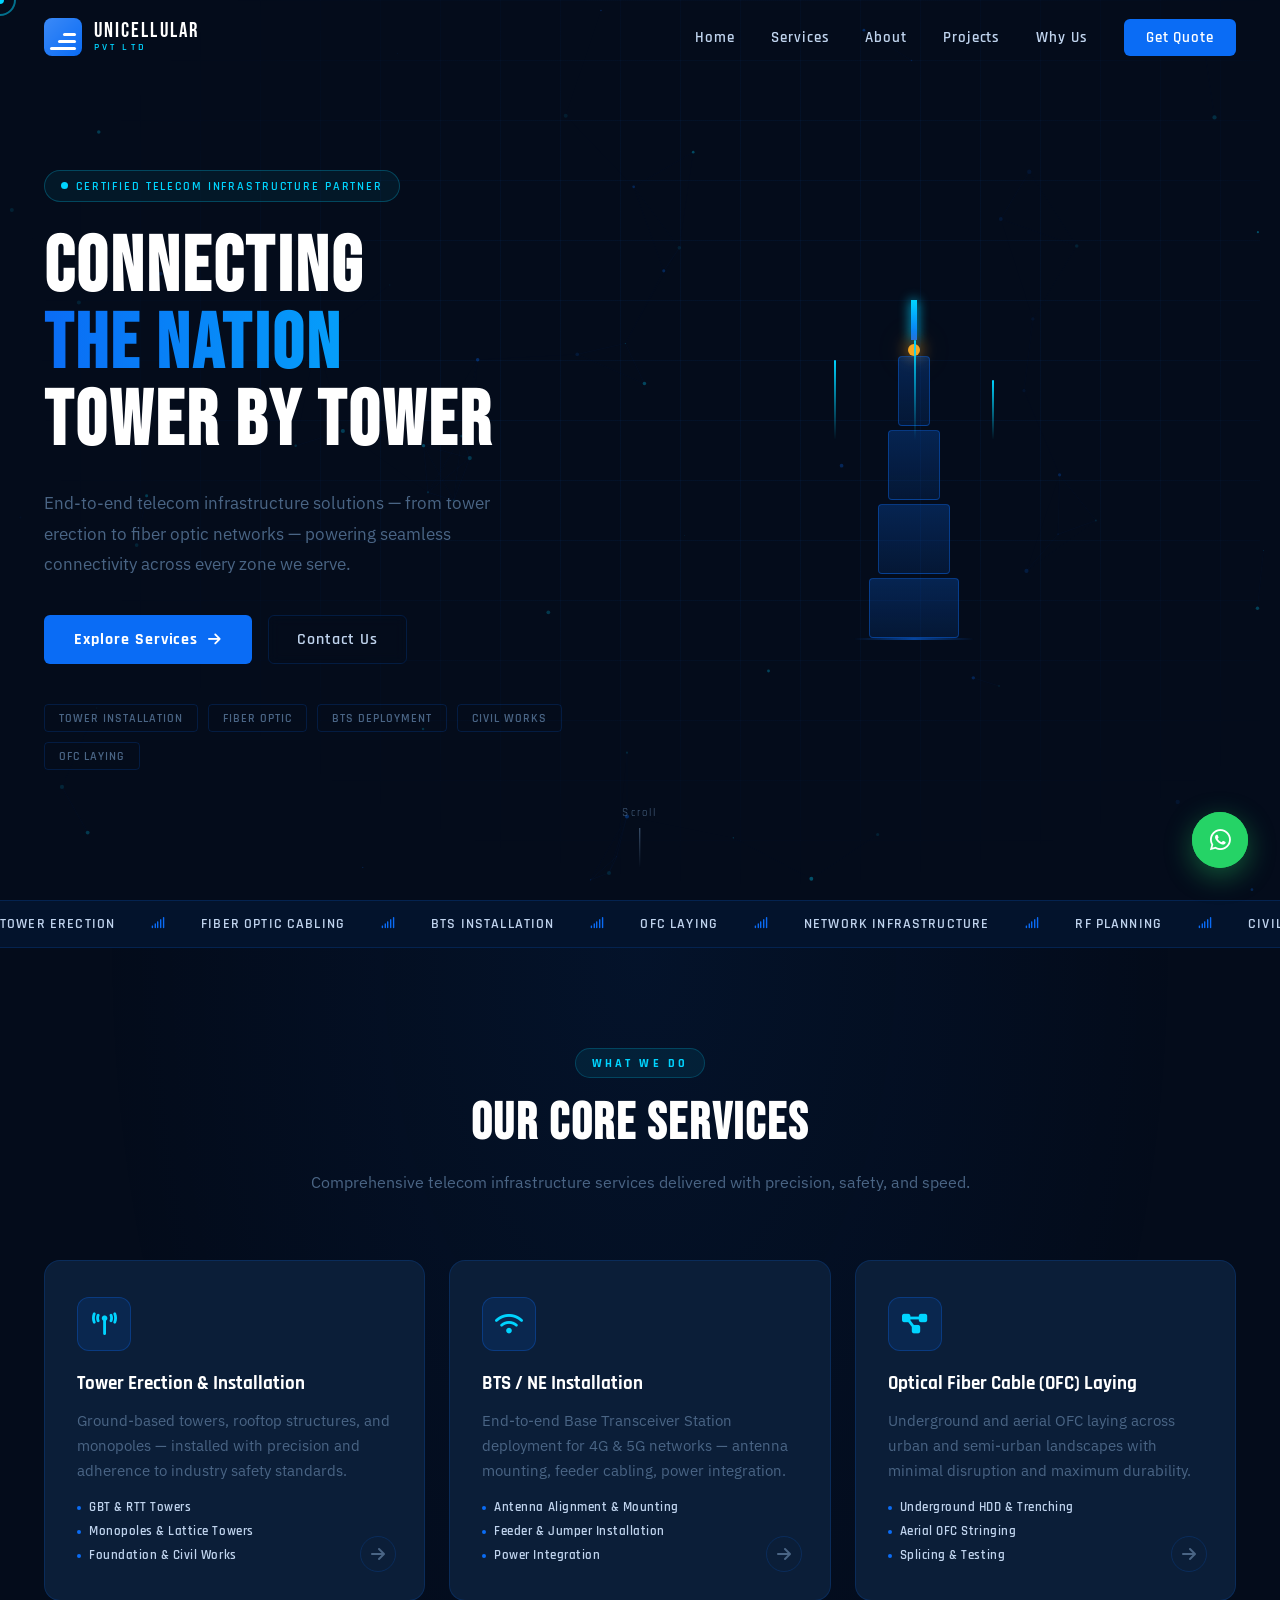
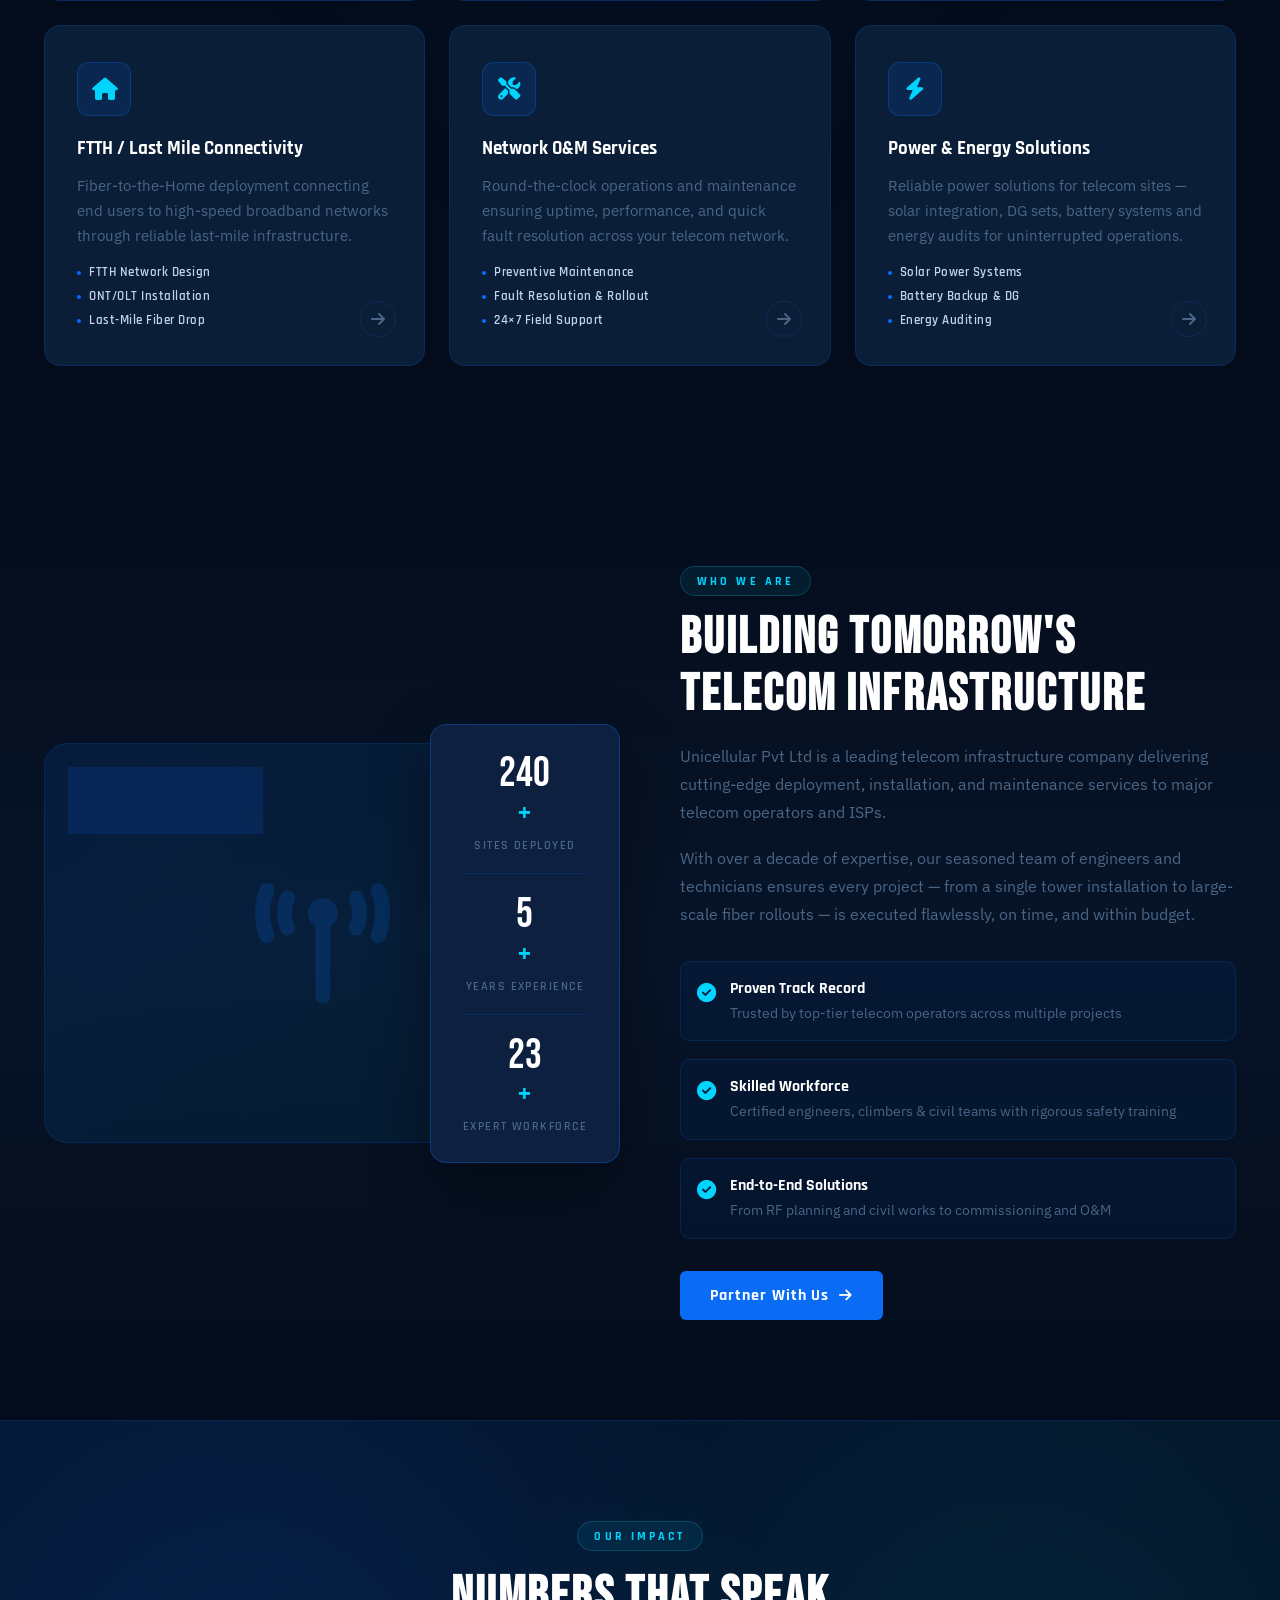
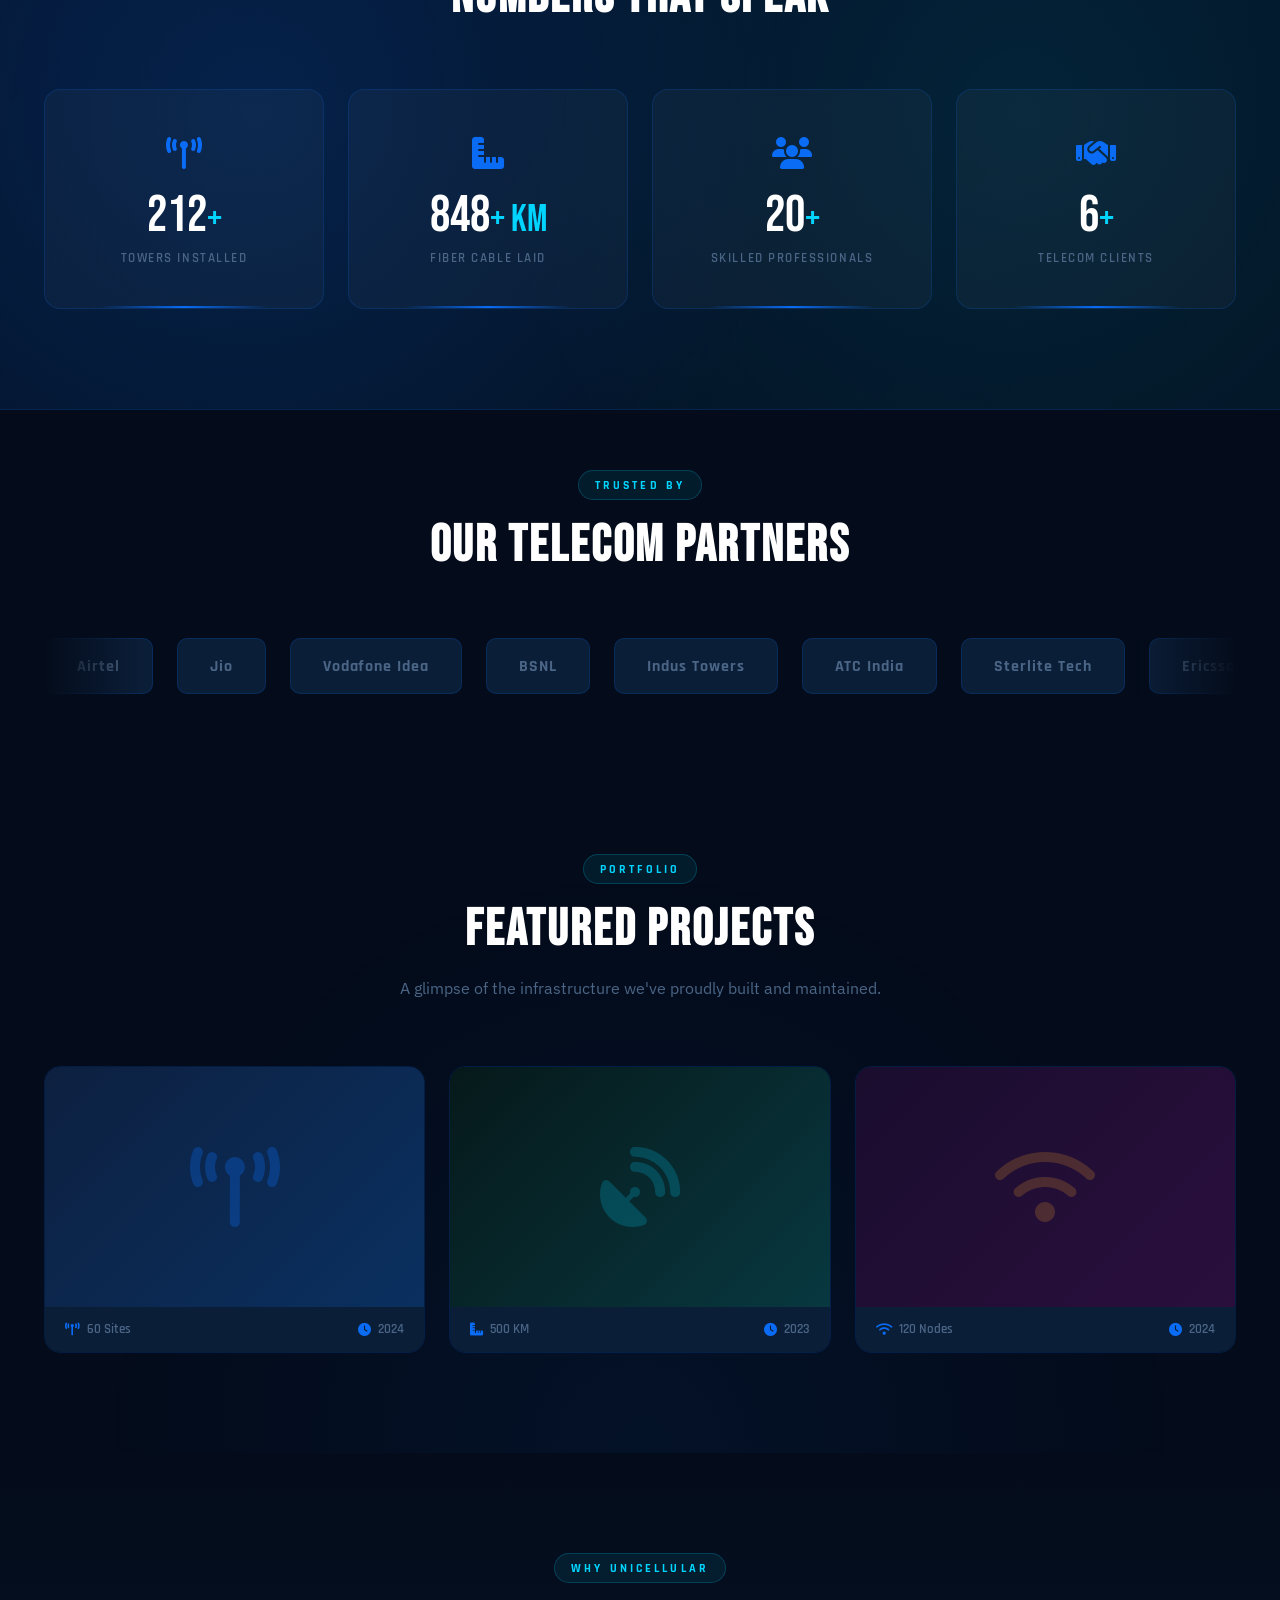
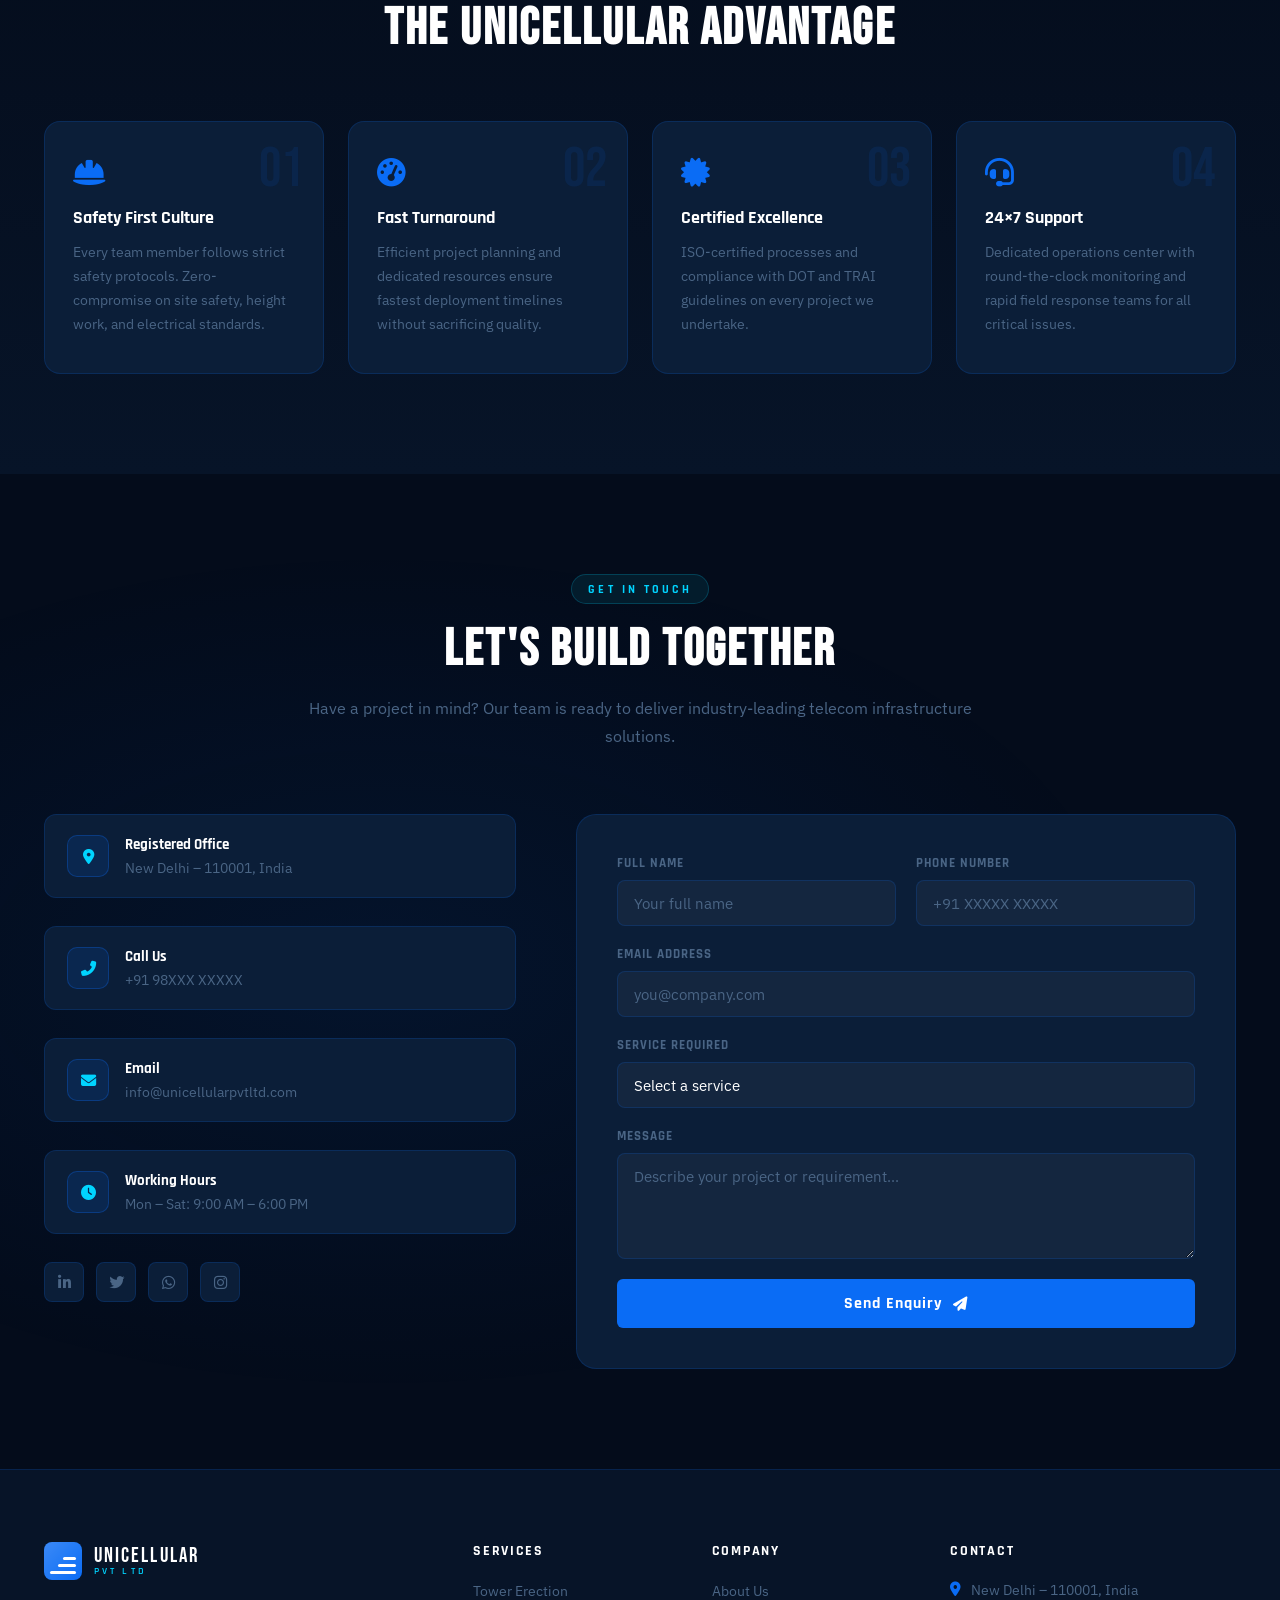
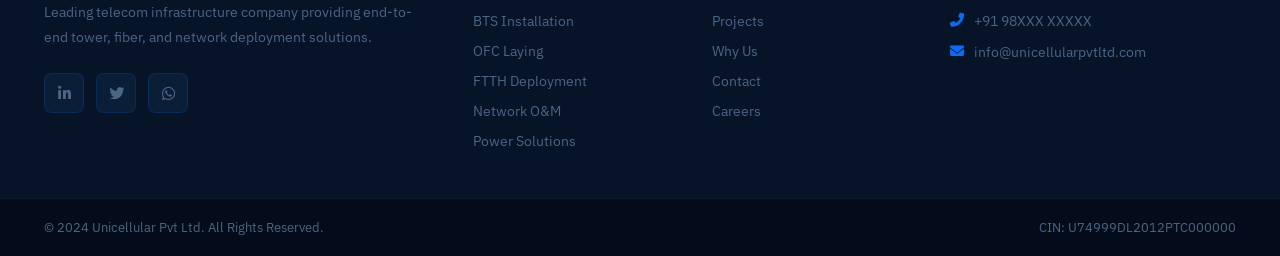
==== Unicellular website.html @ d323b5b0 "initial commit" ====
<!DOCTYPE html>
<html lang="en">
<head>
<meta charset="UTF-8"/>
<meta name="viewport" content="width=device-width, initial-scale=1.0"/>
<title>Unicellular Pvt Ltd – Telecom Infrastructure Solutions</title>
<link rel="preconnect" href="https://fonts.googleapis.com"/>
<link rel="preconnect" href="https://fonts.gstatic.com" crossorigin/>
<link href="https://fonts.googleapis.com/css2?family=Bebas+Neue&family=Rajdhani:wght@400;500;600;700&family=IBM+Plex+Sans:wght@300;400;500;600&display=swap" rel="stylesheet"/>
<link rel="stylesheet" href="https://cdnjs.cloudflare.com/ajax/libs/font-awesome/6.5.0/css/all.min.css"/>
<style>
:root{
  --navy:#040c1b;--deep:#071428;--card:#0b1e38;--card2:#0d2040;
  --blue:#0a6cf5;--blue-lt:#2584ff;--cyan:#00d4ff;--accent:#f5a623;
  --green:#00e676;--text:#c0d4ee;--muted:#4a6585;
  --border:rgba(10,108,245,.18);--white:#ffffff;
  --font-disp:'Bebas Neue',sans-serif;
  --font-head:'Rajdhani',sans-serif;
  --font-body:'IBM Plex Sans',sans-serif;
  --ease:cubic-bezier(.25,.46,.45,.94);
}
*,*::before,*::after{margin:0;padding:0;box-sizing:border-box}
html{scroll-behavior:smooth;font-size:16px}
body{background:var(--navy);color:var(--text);font-family:var(--font-body);overflow-x:hidden;cursor:none}
a{text-decoration:none;color:inherit}
img{max-width:100%;display:block}
ul{list-style:none}
button{border:none;background:none;cursor:none}
input,textarea,select{font-family:var(--font-body)}
::-webkit-scrollbar{width:5px}
::-webkit-scrollbar-track{background:var(--navy)}
::-webkit-scrollbar-thumb{background:var(--blue);border-radius:3px}

/* ── CANVAS ── */
#pcanvas{position:fixed;inset:0;z-index:0;pointer-events:none;opacity:.5}

/* ── CURSOR ── */
.cdot{width:8px;height:8px;background:var(--cyan);border-radius:50%;position:fixed;pointer-events:none;z-index:9999;transform:translate(-50%,-50%);transition:width .15s,height .15s}
.cring{width:32px;height:32px;border:2px solid rgba(0,212,255,.5);border-radius:50%;position:fixed;pointer-events:none;z-index:9998;transform:translate(-50%,-50%);transition:width .3s,height .3s,border-color .3s}

/* ── LAYOUT ── */
.container{max-width:1240px;margin:0 auto;padding:0 24px}
.section{padding:100px 0;position:relative;z-index:1}

/* ── SECTION HEADER ── */
.stag{display:inline-block;font-family:var(--font-head);font-size:.78rem;font-weight:700;letter-spacing:.25em;text-transform:uppercase;color:var(--cyan);background:rgba(0,212,255,.08);border:1px solid rgba(0,212,255,.2);padding:6px 16px;border-radius:40px;margin-bottom:18px}
.sheader{text-align:center;max-width:680px;margin:0 auto 64px}
.stitle{font-family:var(--font-disp);font-size:clamp(2.2rem,4vw,3.4rem);letter-spacing:.04em;color:var(--white);line-height:1.1;margin-bottom:16px}
.sdesc{font-size:1rem;color:var(--muted);line-height:1.75}

/* ── BUTTONS ── */
.btn-p{display:inline-flex;align-items:center;gap:10px;padding:14px 30px;background:var(--blue);color:var(--white);font-family:var(--font-head);font-size:1rem;font-weight:700;letter-spacing:.06em;border-radius:6px;position:relative;overflow:hidden;transition:transform .25s var(--ease),box-shadow .25s}
.btn-p:hover{transform:translateY(-3px);box-shadow:0 14px 40px rgba(10,108,245,.5)}
.btn-p i{font-size:.9rem;transition:transform .25s}
.btn-p:hover i{transform:translateX(4px)}
.btn-o{display:inline-flex;align-items:center;gap:10px;padding:13px 28px;border:1.5px solid var(--border);color:var(--text);font-family:var(--font-head);font-size:1rem;font-weight:600;letter-spacing:.06em;border-radius:6px;backdrop-filter:blur(6px);transition:border-color .25s,color .25s,background .25s}
.btn-o:hover{border-color:var(--cyan);color:var(--cyan);background:rgba(0,212,255,.06)}
.fw{width:100%;justify-content:center}

/* ══════════════════════════════════════
   NAVBAR
══════════════════════════════════════ */
#navbar{position:fixed;top:0;left:0;right:0;z-index:1000;padding:18px 0;transition:padding .4s,background .4s,box-shadow .4s}
#navbar.scrolled{padding:10px 0;background:rgba(4,12,27,.93);backdrop-filter:blur(20px);box-shadow:0 1px 0 var(--border),0 8px 32px rgba(0,0,0,.4)}
.nav-c{max-width:1240px;margin:0 auto;padding:0 24px;display:flex;align-items:center;justify-content:space-between}

.logo{display:flex;align-items:center;gap:12px}
.logo-i{width:38px;height:38px;display:flex;flex-direction:column;align-items:flex-end;justify-content:flex-end;gap:4px;padding:6px;background:var(--blue);border-radius:8px;position:relative;overflow:hidden}
.logo-i::before{content:'';position:absolute;inset:0;background:linear-gradient(135deg,rgba(255,255,255,.2),transparent)}
.ls{display:block;background:var(--white);border-radius:2px;height:3px;animation:sp 1.6s ease-in-out infinite}
.ls:nth-child(1){width:50%;animation-delay:0s}
.ls:nth-child(2){width:70%;animation-delay:.2s}
.ls:nth-child(3){width:100%;animation-delay:.4s}
@keyframes sp{0%,100%{opacity:.5}50%{opacity:1}}
.logo-t{display:flex;flex-direction:column;line-height:1}
.logo-m{font-family:var(--font-disp);font-size:1.3rem;letter-spacing:.1em;color:var(--white)}
.logo-s{font-family:var(--font-head);font-size:.65rem;letter-spacing:.3em;color:var(--cyan);font-weight:600}

.nav-links{display:flex;align-items:center;gap:36px}
.nav-links a{font-family:var(--font-head);font-size:.95rem;font-weight:600;letter-spacing:.06em;color:var(--text);position:relative;transition:color .25s}
.nav-links a::after{content:'';position:absolute;bottom:-4px;left:0;width:0;height:2px;background:var(--cyan);transition:width .3s var(--ease)}
.nav-links a:hover{color:var(--white)}
.nav-links a:hover::after{width:100%}
.nav-links .ncta{padding:9px 22px;background:var(--blue);color:var(--white);border-radius:6px;transition:background .25s,box-shadow .25s}
.nav-links .ncta::after{display:none}
.nav-links .ncta:hover{background:var(--blue-lt);box-shadow:0 6px 20px rgba(10,108,245,.45)}

.ham{display:none;flex-direction:column;gap:5px;padding:8px}
.ham span{display:block;width:24px;height:2px;background:var(--white);border-radius:2px;transition:transform .3s,opacity .3s}
.ham.open span:nth-child(1){transform:translateY(7px) rotate(45deg)}
.ham.open span:nth-child(2){opacity:0}
.ham.open span:nth-child(3){transform:translateY(-7px) rotate(-45deg)}

/* ══════════════════════════════════════
   HERO
══════════════════════════════════════ */
.hero{min-height:100vh;display:flex;align-items:center;padding:120px 24px 80px;position:relative;overflow:hidden;max-width:1240px;margin:0 auto;gap:60px}
.hgrid{position:absolute;inset:0;background-image:linear-gradient(rgba(10,108,245,.06) 1px,transparent 1px),linear-gradient(90deg,rgba(10,108,245,.06) 1px,transparent 1px);background-size:60px 60px;mask-image:radial-gradient(ellipse at 60% 40%,black 30%,transparent 70%);pointer-events:none}
.hcontent{flex:1;max-width:620px;position:relative;z-index:1}
.hbadge{display:inline-flex;align-items:center;gap:8px;font-family:var(--font-head);font-size:.78rem;font-weight:600;letter-spacing:.15em;text-transform:uppercase;color:var(--cyan);border:1px solid rgba(0,212,255,.25);background:rgba(0,212,255,.06);padding:7px 16px;border-radius:40px;margin-bottom:28px}
.bdot{width:7px;height:7px;background:var(--cyan);border-radius:50%;animation:blink 1.4s ease-in-out infinite}
@keyframes blink{0%,100%{opacity:1}50%{opacity:.2}}
.htitle{font-family:var(--font-disp);font-size:clamp(3rem,6vw,5.5rem);line-height:1;letter-spacing:.04em;color:var(--white);margin-bottom:28px}
.htitle .line{display:block}
.htitle .aline{color:transparent;background:linear-gradient(90deg,var(--blue),var(--cyan));-webkit-background-clip:text;-webkit-text-fill-color:transparent}
.hdesc{font-size:1.05rem;color:var(--muted);line-height:1.8;max-width:500px;margin-bottom:36px}
.hact{display:flex;gap:16px;flex-wrap:wrap;margin-bottom:40px}
.htags{display:flex;gap:10px;flex-wrap:wrap}
.htags span{font-family:var(--font-head);font-size:.78rem;font-weight:600;letter-spacing:.08em;text-transform:uppercase;color:var(--muted);border:1px solid var(--border);padding:5px 14px;border-radius:4px;transition:color .25s,border-color .25s,background .25s}
.htags span:hover{color:var(--cyan);border-color:rgba(0,212,255,.3);background:rgba(0,212,255,.05)}

/* HERO VISUAL */
.hvisual{flex:0 0 380px;display:flex;align-items:center;justify-content:center;position:relative;z-index:1}
.towerw{position:relative;width:200px;height:340px;display:flex;flex-direction:column;align-items:center}
.tbody{position:relative;display:flex;flex-direction:column;align-items:center;width:100%;flex:1}
.tseg{background:linear-gradient(180deg,rgba(10,108,245,.25),rgba(10,108,245,.12));border:1px solid rgba(10,108,245,.4);border-radius:4px;animation:tglow 3s ease-in-out infinite alternate}
.s1{width:32px;height:70px;margin-bottom:4px}.s2{width:52px;height:70px;margin-bottom:4px;animation-delay:.3s}.s3{width:72px;height:70px;margin-bottom:4px;animation-delay:.6s}.s4{width:90px;height:60px;animation-delay:.9s}
@keyframes tglow{0%{box-shadow:0 0 8px rgba(10,108,245,.2)}100%{box-shadow:0 0 24px rgba(10,108,245,.6),inset 0 0 16px rgba(0,212,255,.1)}}
.ttop{width:6px;height:40px;background:linear-gradient(180deg,var(--cyan),var(--blue));margin-bottom:4px;box-shadow:0 0 12px var(--cyan)}
.tlight{width:12px;height:12px;background:var(--accent);border-radius:50%;box-shadow:0 0 16px var(--accent),0 0 32px rgba(245,166,35,.4);animation:lb 1.2s step-end infinite}
@keyframes lb{0%,100%{opacity:1}50%{opacity:.1}}
.tbase{width:120px;height:12px;background:linear-gradient(90deg,transparent,var(--blue),transparent);border-radius:6px;opacity:.6}
.srings{position:absolute;top:10px;left:50%;transform:translateX(-50%)}
.ring{position:absolute;top:0;left:50%;border-radius:50%;border:1.5px solid var(--cyan);transform:translate(-50%,-50%);animation:re 3s ease-out infinite;opacity:0}
.r1{width:60px;height:60px;animation-delay:0s}.r2{width:100px;height:100px;animation-delay:.6s}.r3{width:140px;height:140px;animation-delay:1.2s}
@keyframes re{0%{transform:translate(-50%,-50%) scale(.3);opacity:.7}100%{transform:translate(-50%,-50%) scale(1.4);opacity:0}}
.dl{position:absolute;width:2px;background:linear-gradient(180deg,var(--cyan),transparent);border-radius:2px;animation:df 2s ease-in-out infinite}
.dl1{height:80px;top:60px;left:20px;animation-delay:0s}.dl2{height:60px;top:80px;right:20px;animation-delay:.5s}.dl3{height:100px;top:40px;left:50%;animation-delay:1s}
@keyframes df{0%,100%{opacity:0;transform:scaleY(0);transform-origin:top}50%{opacity:1;transform:scaleY(1)}}
.hscroll{position:absolute;bottom:32px;left:50%;transform:translateX(-50%);display:flex;flex-direction:column;align-items:center;gap:8px;font-family:var(--font-head);font-size:.7rem;letter-spacing:.2em;color:var(--muted)}
.sline{width:1px;height:40px;background:linear-gradient(180deg,var(--muted),transparent);animation:sd 1.8s ease-in-out infinite}
@keyframes sd{0%{transform:scaleY(0);transform-origin:top;opacity:1}100%{transform:scaleY(1);transform-origin:top;opacity:0}}

/* ══════════════════════════════════════
   TICKER
══════════════════════════════════════ */
.ticker{background:rgba(10,108,245,.08);border-top:1px solid var(--border);border-bottom:1px solid var(--border);overflow:hidden;padding:14px 0;position:relative;z-index:1}
.ttrack{display:flex;align-items:center;gap:36px;white-space:nowrap;animation:ts 30s linear infinite}
.ttrack span{font-family:var(--font-head);font-size:.9rem;font-weight:600;letter-spacing:.08em;text-transform:uppercase;color:var(--text)}
.ttrack i{color:var(--blue);font-size:.7rem}
@keyframes ts{0%{transform:translateX(0)}100%{transform:translateX(-50%)}}

/* ══════════════════════════════════════
   SERVICES
══════════════════════════════════════ */
.svcsec{background:radial-gradient(ellipse at 50% 0%,rgba(10,108,245,.07),transparent 60%)}
.sgrid{display:grid;grid-template-columns:repeat(auto-fill,minmax(340px,1fr));gap:24px}
.sc{background:var(--card);border:1px solid var(--border);border-radius:16px;padding:36px 32px;position:relative;overflow:hidden;transition:transform .35s var(--ease),border-color .35s,box-shadow .35s;cursor:default}
.sc::before{content:'';position:absolute;top:0;left:0;right:0;height:2px;background:linear-gradient(90deg,transparent,var(--blue),var(--cyan),transparent);transform:scaleX(0);transition:transform .4s var(--ease)}
.sc:hover{transform:translateY(-8px);border-color:rgba(10,108,245,.45);box-shadow:0 24px 60px rgba(10,108,245,.18)}
.sc:hover::before{transform:scaleX(1)}
.cglow{position:absolute;top:-40px;right:-40px;width:180px;height:180px;background:radial-gradient(circle,rgba(10,108,245,.12),transparent 70%);pointer-events:none;opacity:0;transition:opacity .4s}
.sc:hover .cglow{opacity:1}
.sico{width:54px;height:54px;background:rgba(10,108,245,.12);border:1px solid rgba(10,108,245,.3);border-radius:12px;display:flex;align-items:center;justify-content:center;font-size:1.4rem;color:var(--cyan);margin-bottom:20px;transition:background .3s,transform .3s}
.sc:hover .sico{background:rgba(10,108,245,.25);transform:scale(1.1)}
.sc h3{font-family:var(--font-head);font-size:1.2rem;font-weight:700;color:var(--white);margin-bottom:12px}
.sc p{font-size:.92rem;color:var(--muted);line-height:1.7;margin-bottom:16px}
.sc ul{display:flex;flex-direction:column;gap:7px}
.sc ul li{font-family:var(--font-head);font-size:.82rem;font-weight:600;letter-spacing:.04em;color:var(--text);display:flex;align-items:center;gap:8px}
.sc ul li::before{content:'';display:block;width:4px;height:4px;background:var(--blue);border-radius:50%;flex-shrink:0}
.carrow{position:absolute;bottom:28px;right:28px;width:36px;height:36px;border-radius:50%;border:1.5px solid var(--border);display:flex;align-items:center;justify-content:center;color:var(--muted);transition:border-color .3s,color .3s,background .3s,transform .3s}
.sc:hover .carrow{border-color:var(--blue);color:var(--blue);background:rgba(10,108,245,.1);transform:rotate(45deg)}

/* ══════════════════════════════════════
   ABOUT
══════════════════════════════════════ */
.aboutsec{background:linear-gradient(180deg,var(--navy),var(--deep),var(--navy))}
.agrid{display:grid;grid-template-columns:1fr 1fr;gap:80px;align-items:center}
.awrap{position:relative;height:400px}
.abg{position:absolute;inset:0;background:linear-gradient(135deg,rgba(10,108,245,.12),rgba(0,212,255,.06));border-radius:24px;border:1px solid var(--border)}
.asc{position:absolute;bottom:-20px;right:-20px;background:var(--card2);border:1px solid rgba(10,108,245,.35);border-radius:16px;padding:28px 32px;display:flex;flex-direction:column;gap:20px;box-shadow:0 24px 60px rgba(0,0,0,.4)}
.asci{display:flex;flex-direction:column;align-items:center}
.asnn{font-family:var(--font-disp);font-size:2.6rem;color:var(--white);line-height:1}
.asnn+span{font-family:var(--font-disp);font-size:2rem;color:var(--cyan)}
.ascl{font-family:var(--font-head);font-size:.75rem;font-weight:600;letter-spacing:.12em;text-transform:uppercase;color:var(--muted);margin-top:4px}
.ascdiv{width:100%;height:1px;background:var(--border)}
.acbadge{position:absolute;top:24px;left:24px;background:rgba(10,108,245,.15);backdrop-filter:blur(12px);border:1px solid rgba(10,108,245,.35);border-radius:12px;padding:14px 18px;display:flex;align-items:center;gap:12px;font-family:var(--font-head);font-size:.8rem;font-weight:700;color:var(--text);line-height:1.4}
.acbadge i{font-size:1.4rem;color:var(--accent)}

/* tower illustration inside about */
.atower{position:absolute;top:50%;left:50%;transform:translate(-50%,-50%);opacity:.18;font-size:120px;color:var(--blue)}

.acon .stag{margin-bottom:14px}
.acon .stitle{text-align:left;margin-bottom:20px}
.acon p{font-size:.97rem;color:var(--muted);line-height:1.8;margin-bottom:18px}
.afeats{display:flex;flex-direction:column;gap:18px;margin:32px 0}
.afi{display:flex;align-items:flex-start;gap:14px;padding:16px;background:rgba(10,108,245,.06);border:1px solid var(--border);border-radius:10px;transition:background .3s,border-color .3s}
.afi:hover{background:rgba(10,108,245,.12);border-color:rgba(10,108,245,.35)}
.afic{color:var(--cyan);font-size:1.2rem;margin-top:2px;flex-shrink:0}
.afi strong{display:block;font-family:var(--font-head);font-size:1rem;font-weight:700;color:var(--white);margin-bottom:3px}
.afi span{font-size:.88rem;color:var(--muted);line-height:1.55}

/* ══════════════════════════════════════
   STATS
══════════════════════════════════════ */
.statsec{background:linear-gradient(135deg,rgba(10,108,245,.1),rgba(0,212,255,.04));border-top:1px solid var(--border);border-bottom:1px solid var(--border);overflow:hidden}
.stbgo{position:absolute;inset:0;background-image:radial-gradient(circle at 20% 50%,rgba(10,108,245,.15) 0%,transparent 50%),radial-gradient(circle at 80% 50%,rgba(0,212,255,.08) 0%,transparent 50%);pointer-events:none}
.statg{display:grid;grid-template-columns:repeat(4,1fr);gap:24px}
.stc{text-align:center;padding:42px 20px;background:rgba(255,255,255,.03);border:1px solid var(--border);border-radius:16px;transition:transform .3s,border-color .3s,background .3s;position:relative;overflow:hidden}
.stc::before{content:'';position:absolute;bottom:0;left:50%;transform:translateX(-50%);width:60%;height:2px;background:linear-gradient(90deg,transparent,var(--blue),transparent);transition:width .4s}
.stc:hover{transform:translateY(-6px);border-color:rgba(10,108,245,.4);background:rgba(10,108,245,.08);box-shadow:0 0 40px rgba(10,108,245,.22)}
.stc:hover::before{width:90%}
.stico{font-size:2rem;color:var(--blue);margin-bottom:16px}
.stn{font-family:var(--font-disp);font-size:3.2rem;color:var(--white);line-height:1;margin-bottom:8px}
.stplus{font-size:2.4rem;color:var(--cyan)}
.stl{font-family:var(--font-head);font-size:.8rem;font-weight:600;letter-spacing:.12em;text-transform:uppercase;color:var(--muted)}

/* ══════════════════════════════════════
   CLIENTS
══════════════════════════════════════ */
.clsec{padding:60px 0}
.clscroll{overflow:hidden;position:relative}
.clscroll::before,.clscroll::after{content:'';position:absolute;top:0;bottom:0;width:100px;z-index:1}
.clscroll::before{left:0;background:linear-gradient(90deg,var(--navy),transparent)}
.clscroll::after{right:0;background:linear-gradient(270deg,var(--navy),transparent)}
.cltrack{display:flex;gap:24px;align-items:center;animation:cls 22s linear infinite}
.cllogo{flex-shrink:0;padding:16px 32px;background:var(--card);border:1px solid var(--border);border-radius:10px;transition:border-color .3s,background .3s}
.cllogo:hover{border-color:rgba(10,108,245,.45);background:rgba(10,108,245,.1)}
.cllogo span{font-family:var(--font-head);font-size:1rem;font-weight:700;letter-spacing:.06em;color:var(--muted);white-space:nowrap;transition:color .3s}
.cllogo:hover span{color:var(--white)}
@keyframes cls{0%{transform:translateX(0)}100%{transform:translateX(-50%)}}

/* ══════════════════════════════════════
   PROJECTS
══════════════════════════════════════ */
.projsec{background:radial-gradient(ellipse at 50% 100%,rgba(10,108,245,.06),transparent 60%)}
.pgrid{display:grid;grid-template-columns:repeat(3,1fr);gap:24px}
.pc{border-radius:16px;overflow:hidden;border:1px solid var(--border);transition:transform .35s,box-shadow .35s;cursor:pointer}
.pc:hover{transform:translateY(-8px);box-shadow:0 24px 60px rgba(0,0,0,.4)}
.pimg{height:240px;position:relative;overflow:hidden;transition:transform .4s var(--ease)}
.pc:hover .pimg{transform:scale(1.04)}
.pi1{background:linear-gradient(135deg,#0d2040,#0a3060)}
.pi2{background:linear-gradient(135deg,#06191a,#083840)}
.pi3{background:linear-gradient(135deg,#1a0d2e,#2a0f3d)}
.pimg::after{content:'';position:absolute;inset:0;display:flex;align-items:center;justify-content:center}
.pi1::after{content:'\f519';font-family:'Font Awesome 6 Free';font-weight:900;font-size:5rem;color:rgba(10,108,245,.3);display:flex;align-items:center;justify-content:center}
.pi2::after{content:'\f7c0';font-family:'Font Awesome 6 Free';font-weight:900;font-size:5rem;color:rgba(0,212,255,.2);display:flex;align-items:center;justify-content:center}
.pi3::after{content:'\f1eb';font-family:'Font Awesome 6 Free';font-weight:900;font-size:5rem;color:rgba(245,166,35,.2);display:flex;align-items:center;justify-content:center}
.pov{position:absolute;inset:0;background:linear-gradient(180deg,transparent 20%,rgba(4,12,27,.92) 80%);display:flex;flex-direction:column;justify-content:flex-end;padding:24px;opacity:0;transform:translateY(10px);transition:opacity .35s,transform .35s}
.pc:hover .pov{opacity:1;transform:translateY(0)}
.ptag{display:inline-block;font-family:var(--font-head);font-size:.72rem;font-weight:700;letter-spacing:.14em;text-transform:uppercase;color:var(--cyan);background:rgba(0,212,255,.1);border:1px solid rgba(0,212,255,.25);padding:4px 12px;border-radius:20px;margin-bottom:10px}
.pov h3{font-family:var(--font-head);font-size:1.15rem;font-weight:700;color:var(--white);margin-bottom:8px}
.pov p{font-size:.85rem;color:var(--text);line-height:1.6}
.pmeta{display:flex;align-items:center;justify-content:space-between;padding:14px 20px;background:var(--card)}
.pmeta span{font-family:var(--font-head);font-size:.82rem;font-weight:600;color:var(--muted);display:flex;align-items:center;gap:7px}
.pmeta span i{color:var(--blue)}

/* ══════════════════════════════════════
   WHY US
══════════════════════════════════════ */
.whysec{background:linear-gradient(180deg,var(--navy),var(--deep))}
.wgrid{display:grid;grid-template-columns:repeat(4,1fr);gap:24px}
.wc{padding:36px 28px;background:var(--card);border:1px solid var(--border);border-radius:16px;position:relative;overflow:hidden;transition:transform .35s,border-color .35s}
.wc::after{content:'';position:absolute;inset:0;background:linear-gradient(135deg,rgba(10,108,245,.08),transparent);opacity:0;transition:opacity .35s}
.wc:hover{transform:translateY(-6px);border-color:rgba(10,108,245,.4)}
.wc:hover::after{opacity:1}
.wnum{position:absolute;top:20px;right:20px;font-family:var(--font-disp);font-size:3.5rem;color:rgba(10,108,245,.1);line-height:1;pointer-events:none}
.wc i{font-size:1.8rem;color:var(--blue);margin-bottom:20px;display:block;transition:transform .3s}
.wc:hover i{transform:scale(1.15)}
.wc h3{font-family:var(--font-head);font-size:1.1rem;font-weight:700;color:var(--white);margin-bottom:12px}
.wc p{font-size:.88rem;color:var(--muted);line-height:1.7}

/* ══════════════════════════════════════
   CONTACT
══════════════════════════════════════ */
.consec{background:radial-gradient(ellipse at 30% 50%,rgba(10,108,245,.08),transparent 60%)}
.congrid{display:grid;grid-template-columns:1fr 1.4fr;gap:60px;align-items:start}
.cinfo{display:flex;flex-direction:column;gap:28px}
.cii{display:flex;align-items:flex-start;gap:16px;padding:20px 22px;background:var(--card);border:1px solid var(--border);border-radius:12px;transition:border-color .3s,background .3s}
.cii:hover{border-color:rgba(10,108,245,.4);background:rgba(10,108,245,.08)}
.cico{width:42px;height:42px;flex-shrink:0;background:rgba(10,108,245,.12);border:1px solid rgba(10,108,245,.3);border-radius:10px;display:flex;align-items:center;justify-content:center;font-size:.95rem;color:var(--cyan)}
.cii strong{display:block;font-family:var(--font-head);font-size:.92rem;font-weight:700;color:var(--white);margin-bottom:3px}
.cii span{font-size:.88rem;color:var(--muted)}
.socl{display:flex;gap:12px}
.socl a{width:40px;height:40px;background:var(--card);border:1px solid var(--border);border-radius:8px;display:flex;align-items:center;justify-content:center;color:var(--muted);font-size:.95rem;transition:color .3s,border-color .3s,background .3s}
.socl a:hover{color:var(--white);border-color:var(--blue);background:rgba(10,108,245,.15)}

.cform{background:var(--card);border:1px solid var(--border);border-radius:20px;padding:40px}
.frow{display:grid;grid-template-columns:1fr 1fr;gap:20px}
.fg{display:flex;flex-direction:column;gap:8px;margin-bottom:20px}
.fg label{font-family:var(--font-head);font-size:.82rem;font-weight:700;letter-spacing:.08em;text-transform:uppercase;color:var(--muted)}
.fg input,.fg select,.fg textarea{background:rgba(255,255,255,.04);border:1.5px solid var(--border);border-radius:8px;padding:12px 16px;color:var(--white);font-size:.95rem;transition:border-color .25s,background .25s;outline:none;-webkit-appearance:none;resize:vertical}
.fg input::placeholder,.fg textarea::placeholder{color:var(--muted)}
.fg input:focus,.fg select:focus,.fg textarea:focus{border-color:var(--blue);background:rgba(10,108,245,.06)}
.fg select option{background:var(--card);color:var(--white)}
.fsuccess{display:none;align-items:center;gap:10px;margin-top:16px;padding:14px 18px;background:rgba(0,230,118,.08);border:1px solid rgba(0,230,118,.25);border-radius:8px;color:var(--green);font-family:var(--font-head);font-size:.95rem;font-weight:600}
.fsuccess.show{display:flex}

/* ══════════════════════════════════════
   FOOTER
══════════════════════════════════════ */
footer{position:relative;z-index:1}
.ftop{padding:72px 0 48px;background:var(--deep);border-top:1px solid var(--border)}
.fgrid{display:grid;grid-template-columns:2fr 1fr 1fr 1.5fr;gap:48px}
.fbrand p{font-size:.9rem;color:var(--muted);line-height:1.7;margin:20px 0 24px}
.fcol h4{font-family:var(--font-head);font-size:.9rem;font-weight:700;letter-spacing:.12em;text-transform:uppercase;color:var(--white);margin-bottom:20px}
.fcol ul{display:flex;flex-direction:column;gap:10px}
.fcol ul li a{font-size:.9rem;color:var(--muted);transition:color .25s,padding-left .25s;display:inline-block}
.fcol ul li a:hover{color:var(--cyan);padding-left:6px}
.fcon li{display:flex;align-items:flex-start;gap:10px;font-size:.88rem;color:var(--muted);line-height:1.5}
.fcon li i{color:var(--blue);margin-top:2px;flex-shrink:0}
.fbot{padding:20px 0;background:var(--navy);border-top:1px solid rgba(255,255,255,.05)}
.fbot .container{display:flex;align-items:center;justify-content:space-between}
.fbot span{font-size:.82rem;color:var(--muted)}

/* ══════════════════════════════════════
   FLOAT BUTTONS
══════════════════════════════════════ */
.wp{position:fixed;bottom:32px;right:32px;z-index:900;width:56px;height:56px;background:#25d366;border-radius:50%;display:flex;align-items:center;justify-content:center;font-size:1.5rem;color:var(--white);box-shadow:0 8px 28px rgba(37,211,102,.4);transition:transform .3s,box-shadow .3s}
.wp:hover{transform:scale(1.1) translateY(-3px);box-shadow:0 16px 40px rgba(37,211,102,.5)}
.wpp{position:absolute;width:100%;height:100%;border-radius:50%;background:#25d366;animation:wpa 2.2s ease-out infinite;z-index:-1}
@keyframes wpa{0%{transform:scale(1);opacity:.7}100%{transform:scale(1.8);opacity:0}}
.btt{position:fixed;bottom:32px;left:32px;z-index:900;width:44px;height:44px;background:var(--card);border:1px solid var(--border);border-radius:10px;display:flex;align-items:center;justify-content:center;color:var(--muted);font-size:.9rem;opacity:0;visibility:hidden;transform:translateY(10px);transition:opacity .3s,visibility .3s,transform .3s,color .3s,border-color .3s}
.btt.show{opacity:1;visibility:visible;transform:translateY(0)}
.btt:hover{color:var(--white);border-color:var(--blue)}

/* ══════════════════════════════════════
   REVEAL ANIMATIONS
══════════════════════════════════════ */
.ru,.rl,.rr{opacity:0;transition:opacity .7s var(--ease),transform .7s var(--ease)}
.ru{transform:translateY(40px)}.rl{transform:translateX(-50px)}.rr{transform:translateX(50px)}
.ru.vis,.rl.vis,.rr.vis{opacity:1;transform:translate(0)}
.d1{transition-delay:.1s}.d2{transition-delay:.2s}.d3{transition-delay:.3s}.d4{transition-delay:.4s}

/* ══════════════════════════════════════
   RESPONSIVE
══════════════════════════════════════ */
@media(max-width:1100px){
  .agrid{grid-template-columns:1fr;gap:48px}
  .awrap{height:280px}
  .wgrid{grid-template-columns:repeat(2,1fr)}
  .statg{grid-template-columns:repeat(2,1fr)}
  .fgrid{grid-template-columns:1fr 1fr;gap:36px}
}
@media(max-width:900px){
  .hero{flex-direction:column;padding-top:110px;text-align:center}
  .hvisual{display:none}
  .hdesc{max-width:100%}
  .hact{justify-content:center}
  .htags{justify-content:center}
  .pgrid{grid-template-columns:1fr}
  .congrid{grid-template-columns:1fr;gap:36px}
  .nav-links{position:fixed;inset:0;top:68px;background:rgba(4,12,27,.97);backdrop-filter:blur(20px);flex-direction:column;gap:0;padding:24px;transform:translateX(100%);transition:transform .4s var(--ease)}
  .nav-links.open{transform:translateX(0)}
  .nav-links a{padding:16px 0;border-bottom:1px solid var(--border);font-size:1.2rem;width:100%}
  .nav-links .ncta{margin-top:16px;text-align:center}
  .ham{display:flex}
  .frow{grid-template-columns:1fr}
}
@media(max-width:640px){
  .section{padding:70px 0}
  .htitle{font-size:clamp(2.5rem,10vw,4rem)}
  .sgrid{grid-template-columns:1fr}
  .wgrid{grid-template-columns:1fr}
  .statg{grid-template-columns:1fr 1fr}
  .fgrid{grid-template-columns:1fr}
  .fbot .container{flex-direction:column;gap:8px;text-align:center}
  .cform{padding:28px 20px}
}
</style>
</head>
<body>

<canvas id="pcanvas"></canvas>
<div class="cdot" id="cdot"></div>
<div class="cring" id="cring"></div>

<!-- ════════════ NAVBAR ════════════ -->
<header id="navbar">
  <div class="nav-c">
    <a href="#home" class="logo">
      <div class="logo-i">
        <span class="ls"></span><span class="ls"></span><span class="ls"></span>
      </div>
      <div class="logo-t">
        <span class="logo-m">UNICELLULAR</span>
        <span class="logo-s">PVT LTD</span>
      </div>
    </a>
    <nav class="nav-links" id="navLinks">
      <a href="#home">Home</a>
      <a href="#services">Services</a>
      <a href="#about">About</a>
      <a href="#projects">Projects</a>
      <a href="#whyus">Why Us</a>
      <a href="#contact" class="ncta">Get Quote</a>
    </nav>
    <button class="ham" id="ham"><span></span><span></span><span></span></button>
  </div>
</header>

<!-- ════════════ HERO ════════════ -->
<section id="home" class="hero">
  <div class="hgrid"></div>
  <div class="hcontent">
    <div class="hbadge ru"><span class="bdot"></span>Certified Telecom Infrastructure Partner</div>
    <h1 class="htitle ru d1">
      <span class="line">CONNECTING</span>
      <span class="line aline" id="glitchLine">THE NATION</span>
      <span class="line">TOWER BY TOWER</span>
    </h1>
    <p class="hdesc ru d2">End-to-end telecom infrastructure solutions — from tower erection to fiber optic networks — powering seamless connectivity across every zone we serve.</p>
    <div class="hact ru d3">
      <a href="#services" class="btn-p"><span>Explore Services</span><i class="fa fa-arrow-right"></i></a>
      <a href="#contact" class="btn-o"><span>Contact Us</span></a>
    </div>
    <div class="htags ru d4">
      <span>Tower Installation</span><span>Fiber Optic</span><span>BTS Deployment</span><span>Civil Works</span><span>OFC Laying</span>
    </div>
  </div>

  <div class="hvisual rr d2">
    <div class="towerw">
      <div class="tbody">
        <div class="srings"><div class="ring r1"></div><div class="ring r2"></div><div class="ring r3"></div></div>
        <div class="ttop"></div>
        <div class="tlight"></div>
        <div class="tseg s1"></div>
        <div class="tseg s2"></div>
        <div class="tseg s3"></div>
        <div class="tseg s4"></div>
        <div class="dl dl1"></div><div class="dl dl2"></div><div class="dl dl3"></div>
      </div>
      <div class="tbase"></div>
    </div>
  </div>
  <div class="hscroll"><span>Scroll</span><div class="sline"></div></div>
</section>

<!-- TICKER -->
<div class="ticker">
  <div class="ttrack" id="ttrack">
    <span>Tower Erection</span><i class="fa fa-signal"></i>
    <span>Fiber Optic Cabling</span><i class="fa fa-signal"></i>
    <span>BTS Installation</span><i class="fa fa-signal"></i>
    <span>OFC Laying</span><i class="fa fa-signal"></i>
    <span>Network Infrastructure</span><i class="fa fa-signal"></i>
    <span>RF Planning</span><i class="fa fa-signal"></i>
    <span>Civil Works</span><i class="fa fa-signal"></i>
    <span>Tower Maintenance</span><i class="fa fa-signal"></i>
    <span>Power Solutions</span><i class="fa fa-signal"></i>
    <span>FTTH Deployment</span><i class="fa fa-signal"></i>
    <span>Tower Erection</span><i class="fa fa-signal"></i>
    <span>Fiber Optic Cabling</span><i class="fa fa-signal"></i>
    <span>BTS Installation</span><i class="fa fa-signal"></i>
    <span>OFC Laying</span><i class="fa fa-signal"></i>
    <span>Network Infrastructure</span><i class="fa fa-signal"></i>
    <span>RF Planning</span><i class="fa fa-signal"></i>
    <span>Civil Works</span><i class="fa fa-signal"></i>
    <span>Tower Maintenance</span><i class="fa fa-signal"></i>
    <span>Power Solutions</span><i class="fa fa-signal"></i>
    <span>FTTH Deployment</span><i class="fa fa-signal"></i>
  </div>
</div>

<!-- ════════════ SERVICES ════════════ -->
<section id="services" class="section svcsec">
  <div class="container">
    <div class="sheader ru">
      <span class="stag">What We Do</span>
      <h2 class="stitle">Our Core Services</h2>
      <p class="sdesc">Comprehensive telecom infrastructure services delivered with precision, safety, and speed.</p>
    </div>
    <div class="sgrid">
      <div class="sc ru d1" data-tilt><div class="cglow"></div>
        <div class="sico"><i class="fa fa-broadcast-tower"></i></div>
        <h3>Tower Erection & Installation</h3>
        <p>Ground-based towers, rooftop structures, and monopoles — installed with precision and adherence to industry safety standards.</p>
        <ul><li>GBT & RTT Towers</li><li>Monopoles & Lattice Towers</li><li>Foundation & Civil Works</li></ul>
        <div class="carrow"><i class="fa fa-arrow-right"></i></div>
      </div>
      <div class="sc ru d2" data-tilt><div class="cglow"></div>
        <div class="sico"><i class="fa fa-wifi"></i></div>
        <h3>BTS / NE Installation</h3>
        <p>End-to-end Base Transceiver Station deployment for 4G & 5G networks — antenna mounting, feeder cabling, power integration.</p>
        <ul><li>Antenna Alignment & Mounting</li><li>Feeder & Jumper Installation</li><li>Power Integration</li></ul>
        <div class="carrow"><i class="fa fa-arrow-right"></i></div>
      </div>
      <div class="sc ru d3" data-tilt><div class="cglow"></div>
        <div class="sico"><i class="fa fa-project-diagram"></i></div>
        <h3>Optical Fiber Cable (OFC) Laying</h3>
        <p>Underground and aerial OFC laying across urban and semi-urban landscapes with minimal disruption and maximum durability.</p>
        <ul><li>Underground HDD & Trenching</li><li>Aerial OFC Stringing</li><li>Splicing & Testing</li></ul>
        <div class="carrow"><i class="fa fa-arrow-right"></i></div>
      </div>
      <div class="sc ru d1" data-tilt><div class="cglow"></div>
        <div class="sico"><i class="fa fa-home"></i></div>
        <h3>FTTH / Last Mile Connectivity</h3>
        <p>Fiber-to-the-Home deployment connecting end users to high-speed broadband networks through reliable last-mile infrastructure.</p>
        <ul><li>FTTH Network Design</li><li>ONT/OLT Installation</li><li>Last-Mile Fiber Drop</li></ul>
        <div class="carrow"><i class="fa fa-arrow-right"></i></div>
      </div>
      <div class="sc ru d2" data-tilt><div class="cglow"></div>
        <div class="sico"><i class="fa fa-tools"></i></div>
        <h3>Network O&M Services</h3>
        <p>Round-the-clock operations and maintenance ensuring uptime, performance, and quick fault resolution across your telecom network.</p>
        <ul><li>Preventive Maintenance</li><li>Fault Resolution & Rollout</li><li>24×7 Field Support</li></ul>
        <div class="carrow"><i class="fa fa-arrow-right"></i></div>
      </div>
      <div class="sc ru d3" data-tilt><div class="cglow"></div>
        <div class="sico"><i class="fa fa-bolt"></i></div>
        <h3>Power & Energy Solutions</h3>
        <p>Reliable power solutions for telecom sites — solar integration, DG sets, battery systems and energy audits for uninterrupted operations.</p>
        <ul><li>Solar Power Systems</li><li>Battery Backup & DG</li><li>Energy Auditing</li></ul>
        <div class="carrow"><i class="fa fa-arrow-right"></i></div>
      </div>
    </div>
  </div>
</section>

<!-- ════════════ ABOUT ════════════ -->
<section id="about" class="section aboutsec">
  <div class="container">
    <div class="agrid">
      <div class="awrap rl">
        <div class="abg"></div>
        <div class="atower"><i class="fa fa-broadcast-tower"></i></div>
        <div class="asc">
          <div class="asci"><span class="asnn" data-count="500">0</span><span>+</span><span class="ascl">Sites Deployed</span></div>
          <div class="ascdiv"></div>
          <div class="asci"><span class="asnn" data-count="12">0</span><span>+</span><span class="ascl">Years Experience</span></div>
          <div class="ascdiv"></div>
          <div class="asci"><span class="asnn" data-count="50">0</span><span>+</span><span class="ascl">Expert Workforce</span></div>
        </div>
        <div class="acbadge"><i class="fa fa-shield-alt"></i><span>ISO Certified<br/>Infrastructure Partner</span></div>
      </div>
      <div class="acon rr">
        <span class="stag">Who We Are</span>
        <h2 class="stitle">Building Tomorrow's<br/>Telecom Infrastructure</h2>
        <p>Unicellular Pvt Ltd is a leading telecom infrastructure company delivering cutting-edge deployment, installation, and maintenance services to major telecom operators and ISPs.</p>
        <p>With over a decade of expertise, our seasoned team of engineers and technicians ensures every project — from a single tower installation to large-scale fiber rollouts — is executed flawlessly, on time, and within budget.</p>
        <div class="afeats">
          <div class="afi"><div class="afic"><i class="fa fa-check-circle"></i></div><div><strong>Proven Track Record</strong><span>Trusted by top-tier telecom operators across multiple projects</span></div></div>
          <div class="afi"><div class="afic"><i class="fa fa-check-circle"></i></div><div><strong>Skilled Workforce</strong><span>Certified engineers, climbers & civil teams with rigorous safety training</span></div></div>
          <div class="afi"><div class="afic"><i class="fa fa-check-circle"></i></div><div><strong>End-to-End Solutions</strong><span>From RF planning and civil works to commissioning and O&M</span></div></div>
        </div>
        <a href="#contact" class="btn-p"><span>Partner With Us</span><i class="fa fa-arrow-right"></i></a>
      </div>
    </div>
  </div>
</section>

<!-- ════════════ STATS ════════════ -->
<section id="stats" class="section statsec">
  <div class="stbgo"></div>
  <div class="container">
    <div class="sheader ru"><span class="stag">Our Impact</span><h2 class="stitle">Numbers That Speak</h2></div>
    <div class="statg">
      <div class="stc ru d1"><div class="stico"><i class="fa fa-broadcast-tower"></i></div><div class="stn"><span class="counter" data-target="500">0</span><span class="stplus">+</span></div><div class="stl">Towers Installed</div></div>
      <div class="stc ru d2"><div class="stico"><i class="fa fa-ruler-combined"></i></div><div class="stn"><span class="counter" data-target="2000">0</span><span class="stplus">+ KM</span></div><div class="stl">Fiber Cable Laid</div></div>
      <div class="stc ru d3"><div class="stico"><i class="fa fa-users"></i></div><div class="stn"><span class="counter" data-target="50">0</span><span class="stplus">+</span></div><div class="stl">Skilled Professionals</div></div>
      <div class="stc ru d4"><div class="stico"><i class="fa fa-handshake"></i></div><div class="stn"><span class="counter" data-target="15">0</span><span class="stplus">+</span></div><div class="stl">Telecom Clients</div></div>
    </div>
  </div>
</section>

<!-- ════════════ CLIENTS ════════════ -->
<section class="section clsec">
  <div class="container">
    <div class="sheader ru"><span class="stag">Trusted By</span><h2 class="stitle">Our Telecom Partners</h2></div>
    <div class="clscroll">
      <div class="cltrack">
        <div class="cllogo"><span>Airtel</span></div><div class="cllogo"><span>Jio</span></div>
        <div class="cllogo"><span>Vodafone Idea</span></div><div class="cllogo"><span>BSNL</span></div>
        <div class="cllogo"><span>Indus Towers</span></div><div class="cllogo"><span>ATC India</span></div>
        <div class="cllogo"><span>Sterlite Tech</span></div><div class="cllogo"><span>Ericsson</span></div>
        <div class="cllogo"><span>Nokia</span></div><div class="cllogo"><span>Huawei</span></div>
        <div class="cllogo"><span>Airtel</span></div><div class="cllogo"><span>Jio</span></div>
        <div class="cllogo"><span>Vodafone Idea</span></div><div class="cllogo"><span>BSNL</span></div>
        <div class="cllogo"><span>Indus Towers</span></div><div class="cllogo"><span>ATC India</span></div>
        <div class="cllogo"><span>Sterlite Tech</span></div><div class="cllogo"><span>Ericsson</span></div>
        <div class="cllogo"><span>Nokia</span></div><div class="cllogo"><span>Huawei</span></div>
      </div>
    </div>
  </div>
</section>

<!-- ════════════ PROJECTS ════════════ -->
<section id="projects" class="section projsec">
  <div class="container">
    <div class="sheader ru"><span class="stag">Portfolio</span><h2 class="stitle">Featured Projects</h2><p class="sdesc">A glimpse of the infrastructure we've proudly built and maintained.</p></div>
    <div class="pgrid">
      <div class="pc ru d1">
        <div class="pimg pi1"><div class="pov"><span class="ptag">Tower Installation</span><h3>Multi-Operator GBT Deployment</h3><p>Installation of 60m GBT towers supporting multiple operator equipment with full civil and electrical works.</p></div></div>
        <div class="pmeta"><span><i class="fa fa-broadcast-tower"></i>60 Sites</span><span><i class="fa fa-clock"></i>2024</span></div>
      </div>
      <div class="pc ru d2">
        <div class="pimg pi2"><div class="pov"><span class="ptag">OFC Laying</span><h3>Urban Fiber Network Rollout</h3><p>500 km underground fiber optic cable laying across dense urban corridors using HDD and micro-trenching.</p></div></div>
        <div class="pmeta"><span><i class="fa fa-ruler-combined"></i>500 KM</span><span><i class="fa fa-clock"></i>2023</span></div>
      </div>
      <div class="pc ru d3">
        <div class="pimg pi3"><div class="pov"><span class="ptag">5G Deployment</span><h3>5G Small Cell Rollout</h3><p>Installation and commissioning of 5G small cells across commercial hubs for enhanced network densification.</p></div></div>
        <div class="pmeta"><span><i class="fa fa-wifi"></i>120 Nodes</span><span><i class="fa fa-clock"></i>2024</span></div>
      </div>
    </div>
  </div>
</section>

<!-- ════════════ WHY US ════════════ -->
<section id="whyus" class="section whysec">
  <div class="container">
    <div class="sheader ru"><span class="stag">Why Unicellular</span><h2 class="stitle">The Unicellular Advantage</h2></div>
    <div class="wgrid">
      <div class="wc ru d1"><div class="wnum">01</div><i class="fa fa-hard-hat"></i><h3>Safety First Culture</h3><p>Every team member follows strict safety protocols. Zero-compromise on site safety, height work, and electrical standards.</p></div>
      <div class="wc ru d2"><div class="wnum">02</div><i class="fa fa-tachometer-alt"></i><h3>Fast Turnaround</h3><p>Efficient project planning and dedicated resources ensure fastest deployment timelines without sacrificing quality.</p></div>
      <div class="wc ru d3"><div class="wnum">03</div><i class="fa fa-certificate"></i><h3>Certified Excellence</h3><p>ISO-certified processes and compliance with DOT and TRAI guidelines on every project we undertake.</p></div>
      <div class="wc ru d4"><div class="wnum">04</div><i class="fa fa-headset"></i><h3>24×7 Support</h3><p>Dedicated operations center with round-the-clock monitoring and rapid field response teams for all critical issues.</p></div>
    </div>
  </div>
</section>

<!-- ════════════ CONTACT ════════════ -->
<section id="contact" class="section consec">
  <div class="container">
    <div class="sheader ru"><span class="stag">Get In Touch</span><h2 class="stitle">Let's Build Together</h2><p class="sdesc">Have a project in mind? Our team is ready to deliver industry-leading telecom infrastructure solutions.</p></div>
    <div class="congrid">
      <div class="cinfo rl">
        <div class="cii"><div class="cico"><i class="fa fa-map-marker-alt"></i></div><div><strong>Registered Office</strong><span>New Delhi – 110001, India</span></div></div>
        <div class="cii"><div class="cico"><i class="fa fa-phone-alt"></i></div><div><strong>Call Us</strong><span>+91 98XXX XXXXX</span></div></div>
        <div class="cii"><div class="cico"><i class="fa fa-envelope"></i></div><div><strong>Email</strong><span>info@unicellularpvtltd.com</span></div></div>
        <div class="cii"><div class="cico"><i class="fa fa-clock"></i></div><div><strong>Working Hours</strong><span>Mon – Sat: 9:00 AM – 6:00 PM</span></div></div>
        <div class="socl">
          <a href="#"><i class="fab fa-linkedin-in"></i></a>
          <a href="#"><i class="fab fa-twitter"></i></a>
          <a href="#"><i class="fab fa-whatsapp"></i></a>
          <a href="#"><i class="fab fa-instagram"></i></a>
        </div>
      </div>
      <form class="cform rr" id="cform">
        <div class="frow">
          <div class="fg"><label>Full Name</label><input type="text" placeholder="Your full name" required/></div>
          <div class="fg"><label>Phone Number</label><input type="tel" placeholder="+91 XXXXX XXXXX" required/></div>
        </div>
        <div class="fg"><label>Email Address</label><input type="email" placeholder="you@company.com" required/></div>
        <div class="fg"><label>Service Required</label>
          <select>
            <option value="">Select a service</option>
            <option>Tower Erection & Installation</option>
            <option>BTS / NE Installation</option>
            <option>OFC Laying</option>
            <option>FTTH / Last Mile Connectivity</option>
            <option>Network O&M Services</option>
            <option>Power & Energy Solutions</option>
            <option>Other</option>
          </select>
        </div>
        <div class="fg"><label>Message</label><textarea rows="4" placeholder="Describe your project or requirement..."></textarea></div>
        <button type="submit" class="btn-p fw"><span>Send Enquiry</span><i class="fa fa-paper-plane"></i></button>
        <div class="fsuccess" id="fsuccess"><i class="fa fa-check-circle"></i> Thank you! We'll get back to you within 24 hours.</div>
      </form>
    </div>
  </div>
</section>

<!-- ════════════ FOOTER ════════════ -->
<footer>
  <div class="ftop">
    <div class="container">
      <div class="fgrid">
        <div class="fbrand">
          <a href="#home" class="logo">
            <div class="logo-i"><span class="ls"></span><span class="ls"></span><span class="ls"></span></div>
            <div class="logo-t"><span class="logo-m">UNICELLULAR</span><span class="logo-s">PVT LTD</span></div>
          </a>
          <p>Leading telecom infrastructure company providing end-to-end tower, fiber, and network deployment solutions.</p>
          <div class="socl">
            <a href="#"><i class="fab fa-linkedin-in"></i></a>
            <a href="#"><i class="fab fa-twitter"></i></a>
            <a href="#"><i class="fab fa-whatsapp"></i></a>
          </div>
        </div>
        <div class="fcol"><h4>Services</h4><ul>
          <li><a href="#services">Tower Erection</a></li><li><a href="#services">BTS Installation</a></li>
          <li><a href="#services">OFC Laying</a></li><li><a href="#services">FTTH Deployment</a></li>
          <li><a href="#services">Network O&M</a></li><li><a href="#services">Power Solutions</a></li>
        </ul></div>
        <div class="fcol"><h4>Company</h4><ul>
          <li><a href="#about">About Us</a></li><li><a href="#projects">Projects</a></li>
          <li><a href="#whyus">Why Us</a></li><li><a href="#contact">Contact</a></li>
          <li><a href="#">Careers</a></li>
        </ul></div>
        <div class="fcol"><h4>Contact</h4><ul class="fcon">
          <li><i class="fa fa-map-marker-alt"></i>New Delhi – 110001, India</li>
          <li><i class="fa fa-phone-alt"></i>+91 98XXX XXXXX</li>
          <li><i class="fa fa-envelope"></i>info@unicellularpvtltd.com</li>
        </ul></div>
      </div>
    </div>
  </div>
  <div class="fbot">
    <div class="container">
      <span>© 2024 Unicellular Pvt Ltd. All Rights Reserved.</span>
      <span>CIN: U74999DL2012PTC000000</span>
    </div>
  </div>
</footer>

<a href="https://wa.me/919800000000" class="wp" target="_blank"><i class="fab fa-whatsapp"></i><span class="wpp"></span></a>
<button class="btt" id="btt"><i class="fa fa-chevron-up"></i></button>

<script>
(function(){
"use strict";

/* ── PARTICLES ── */
const canvas=document.getElementById('pcanvas');
const ctx=canvas.getContext('2d');
let particles=[];

function resize(){canvas.width=window.innerWidth;canvas.height=window.innerHeight;}

class Particle{
  constructor(){this.reset();}
  reset(){
    this.x=Math.random()*canvas.width;
    this.y=Math.random()*canvas.height;
    this.vx=(Math.random()-.5)*.6;
    this.vy=(Math.random()-.5)*.6;
    this.r=Math.random()*1.8+.4;
    this.a=Math.random()*.6+.1;
    this.col=Math.random()>.5?'10,108,245':'0,212,255';
  }
  update(){
    this.x+=this.vx;this.y+=this.vy;
    if(this.x<0||this.x>canvas.width)this.vx*=-1;
    if(this.y<0||this.y>canvas.height)this.vy*=-1;
  }
  draw(){
    ctx.beginPath();ctx.arc(this.x,this.y,this.r,0,Math.PI*2);
    ctx.fillStyle=`rgba(${this.col},${this.a})`;ctx.fill();
  }
}

function connect(){
  const d=130;
  for(let i=0;i<particles.length;i++)
    for(let j=i+1;j<particles.length;j++){
      const dx=particles[i].x-particles[j].x,dy=particles[i].y-particles[j].y;
      const dist=Math.sqrt(dx*dx+dy*dy);
      if(dist<d){
        ctx.beginPath();ctx.moveTo(particles[i].x,particles[i].y);ctx.lineTo(particles[j].x,particles[j].y);
        ctx.strokeStyle=`rgba(10,108,245,${.15*(1-dist/d)})`;ctx.lineWidth=.6;ctx.stroke();
      }
    }
}

function init(){
  const n=Math.min(Math.floor(canvas.width*canvas.height/18000),90);
  particles=Array.from({length:n},()=>new Particle());
}

function animate(){
  ctx.clearRect(0,0,canvas.width,canvas.height);
  particles.forEach(p=>{p.update();p.draw();});
  connect();
  requestAnimationFrame(animate);
}

window.addEventListener('resize',()=>{resize();init();});
resize();init();animate();

/* ── CURSOR ── */
const dot=document.getElementById('cdot'),ring=document.getElementById('cring');
let mx=0,my=0,rx=0,ry=0;
document.addEventListener('mousemove',e=>{
  mx=e.clientX;my=e.clientY;
  dot.style.left=mx+'px';dot.style.top=my+'px';
});
(function follow(){
  rx+=(mx-rx)*.12;ry+=(my-ry)*.12;
  ring.style.left=rx+'px';ring.style.top=ry+'px';
  requestAnimationFrame(follow);
})();
document.querySelectorAll('a,button,.sc,.pc,.wc').forEach(el=>{
  el.addEventListener('mouseenter',()=>{dot.style.transform='translate(-50%,-50%) scale(2)';ring.style.borderColor='rgba(245,166,35,.8)';});
  el.addEventListener('mouseleave',()=>{dot.style.transform='translate(-50%,-50%) scale(1)';ring.style.borderColor='rgba(0,212,255,.5)';});
});

/* ── NAVBAR ── */
const nb=document.getElementById('navbar');
const ham=document.getElementById('ham');
const nl=document.getElementById('navLinks');
window.addEventListener('scroll',()=>nb.classList.toggle('scrolled',window.scrollY>60));
ham.addEventListener('click',()=>{ham.classList.toggle('open');nl.classList.toggle('open');document.body.style.overflow=nl.classList.contains('open')?'hidden':'';});
nl.querySelectorAll('a').forEach(a=>a.addEventListener('click',()=>{ham.classList.remove('open');nl.classList.remove('open');document.body.style.overflow='';}));

/* ── REVEAL ── */
const revEls=document.querySelectorAll('.ru,.rl,.rr');
const revObs=new IntersectionObserver(entries=>{entries.forEach(e=>{if(e.isIntersecting)e.target.classList.add('vis');});},{threshold:.12,rootMargin:'0px 0px -40px 0px'});
revEls.forEach(el=>revObs.observe(el));

/* ── COUNTERS ── */
function animCount(el,target,dur=2000){
  let s=0;const step=target/(dur/16);
  const t=setInterval(()=>{
    s+=step;
    if(s>=target){el.textContent=target.toLocaleString();clearInterval(t);}
    else el.textContent=Math.floor(s).toLocaleString();
  },16);
}
const cObs=new IntersectionObserver(entries=>{
  entries.forEach(e=>{
    if(e.isIntersecting&&!e.target.dataset.done){
      e.target.dataset.done=1;
      const t=parseInt(e.target.dataset.target||e.target.dataset.count,10);
      animCount(e.target,t);
    }
  });
},{threshold:.4});
document.querySelectorAll('.counter,.asnn').forEach(el=>cObs.observe(el));

/* ── TILT ── */
document.querySelectorAll('[data-tilt]').forEach(c=>{
  c.addEventListener('mousemove',e=>{
    const r=c.getBoundingClientRect();
    const rx2=((e.clientY-r.top-r.height/2)/r.height)*-8;
    const ry2=((e.clientX-r.left-r.width/2)/r.width)*8;
    c.style.transform=`translateY(-8px) perspective(600px) rotateX(${rx2}deg) rotateY(${ry2}deg)`;
  });
  c.addEventListener('mouseleave',()=>c.style.transform='');
});

/* ── PROJECT 3D ── */
document.querySelectorAll('.pc').forEach(c=>{
  c.addEventListener('mousemove',e=>{
    const r=c.getBoundingClientRect();
    const rx2=((e.clientY-r.top-r.height/2)/r.height)*-5;
    const ry2=((e.clientX-r.left-r.width/2)/r.width)*5;
    c.style.transform=`translateY(-8px) perspective(800px) rotateX(${rx2}deg) rotateY(${ry2}deg)`;
  });
  c.addEventListener('mouseleave',()=>c.style.transform='');
});

/* ── FORM ── */
const form=document.getElementById('cform');
const succ=document.getElementById('fsuccess');
form&&form.addEventListener('submit',e=>{
  e.preventDefault();
  const btn=form.querySelector('button[type=submit]');
  const orig=btn.innerHTML;
  btn.innerHTML='<span>Sending...</span><i class="fa fa-spinner fa-spin"></i>';
  btn.disabled=true;
  setTimeout(()=>{btn.innerHTML=orig;btn.disabled=false;succ.classList.add('show');form.reset();setTimeout(()=>succ.classList.remove('show'),5000);},1800);
});

/* ── BACK TOP ── */
const btt=document.getElementById('btt');
window.addEventListener('scroll',()=>btt.classList.toggle('show',window.scrollY>400));
btt.addEventListener('click',()=>window.scrollTo({top:0,behavior:'smooth'}));

/* ── TICKER PAUSE ── */
const tt=document.getElementById('ttrack');
tt&&tt.addEventListener('mouseenter',()=>tt.style.animationPlayState='paused');
tt&&tt.addEventListener('mouseleave',()=>tt.style.animationPlayState='running');

/* ── GLITCH ── */
const gl=document.getElementById('glitchLine');
if(gl){
  const orig=gl.textContent;
  const chars='▓█▒░╔╗╝╚│─';
  let busy=false;
  function glitch(){
    if(busy)return;busy=true;let i=0;
    const iv=setInterval(()=>{
      gl.textContent=orig.split('').map((ch,idx)=>{
        if(idx<i)return orig[idx];
        if(ch===' ')return ' ';
        return chars[Math.floor(Math.random()*chars.length)];
      }).join('');
      if(i>=orig.length){clearInterval(iv);gl.textContent=orig;busy=false;}
      i+=1.2;
    },40);
  }
  setInterval(glitch,4500);
}

/* ── PARALLAX HERO ── */
const hv=document.querySelector('.hvisual');
const hs=document.getElementById('home');
if(hs&&hv){
  hs.addEventListener('mousemove',e=>{
    const r=hs.getBoundingClientRect();
    const dx=(e.clientX-r.left-r.width/2)/(r.width/2);
    const dy=(e.clientY-r.top-r.height/2)/(r.height/2);
    hv.style.transform=`translate(${dx*14}px,${dy*10}px)`;
  });
  hs.addEventListener('mouseleave',()=>hv.style.transform='');
}

/* ── SMOOTH SCROLL ── */
document.querySelectorAll('a[href^="#"]').forEach(a=>{
  a.addEventListener('click',function(e){
    const t=document.querySelector(this.getAttribute('href'));
    if(t){e.preventDefault();window.scrollTo({top:t.offsetTop-72,behavior:'smooth'});}
  });
});

console.log('%c⚡ Unicellular Pvt Ltd — Built for the Future of Connectivity','color:#00d4ff;font-size:14px;font-weight:bold;');
})();
</script>
</body>
</html>
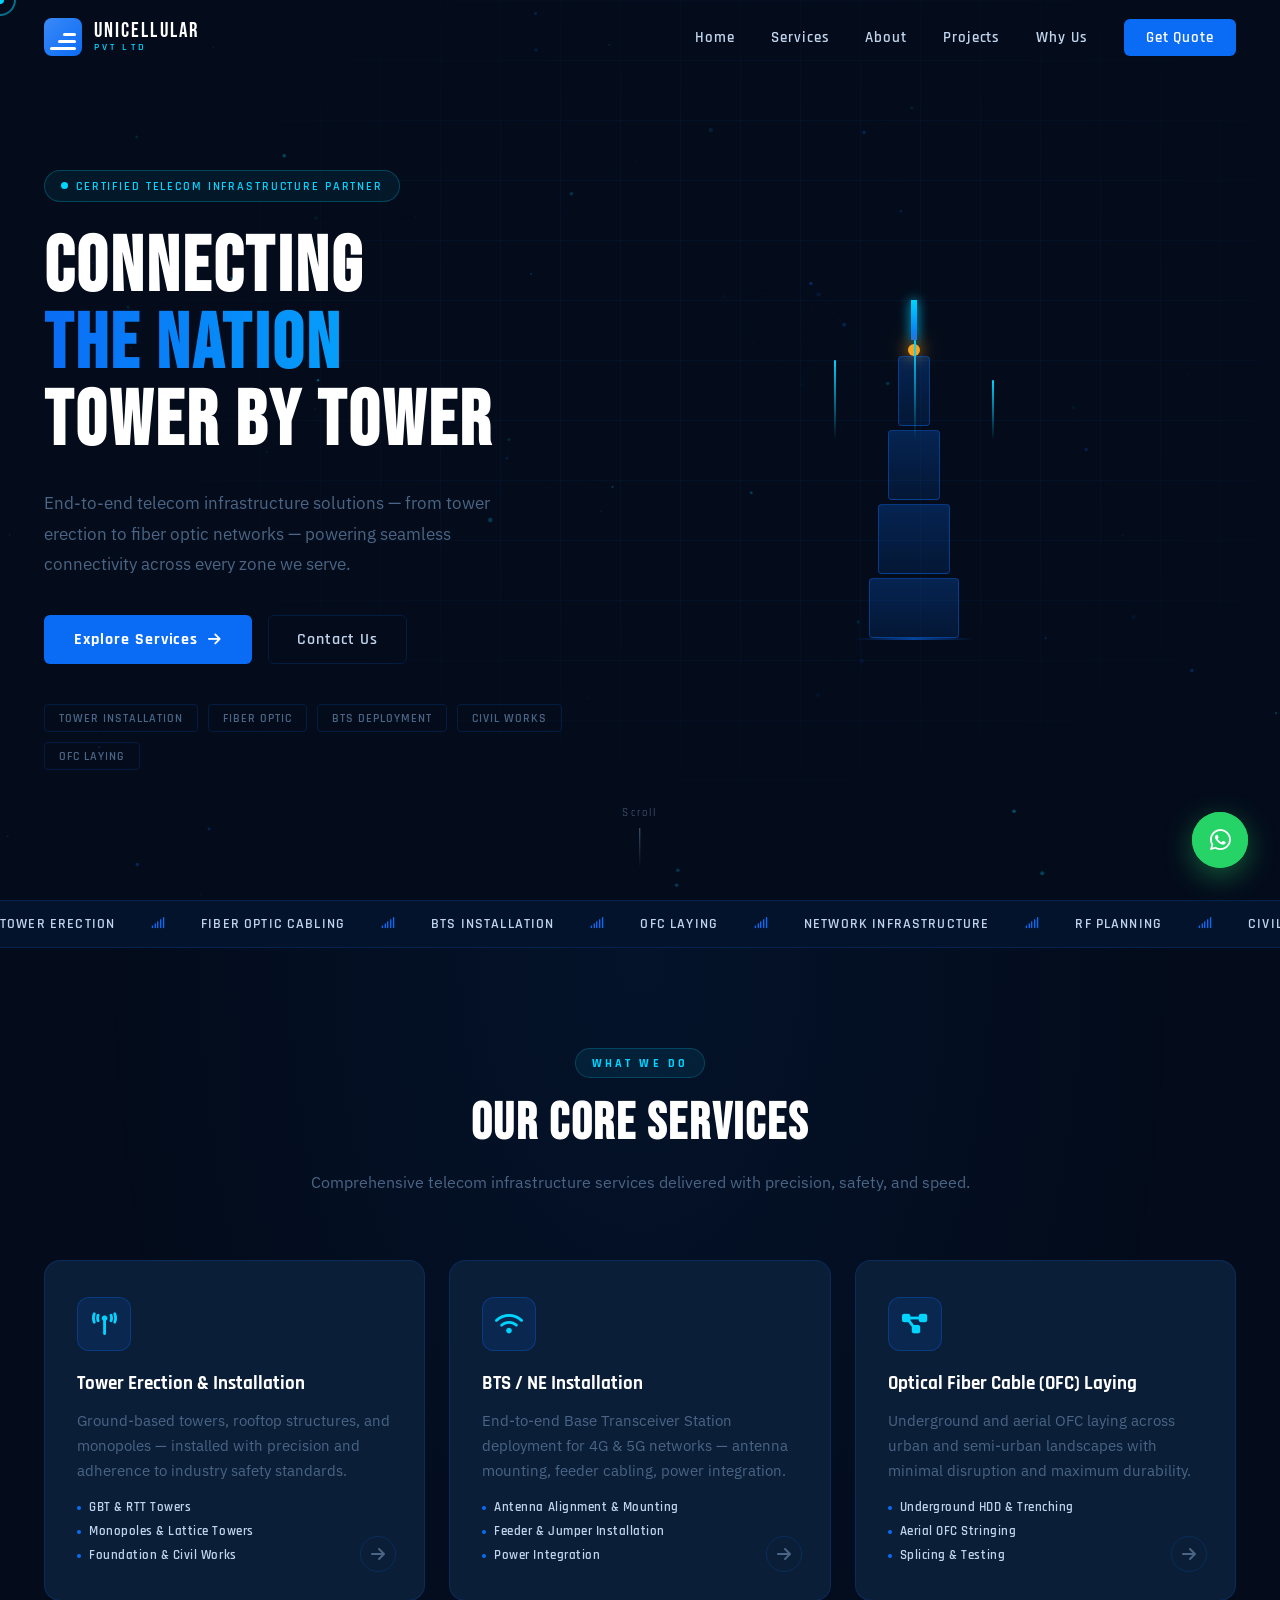
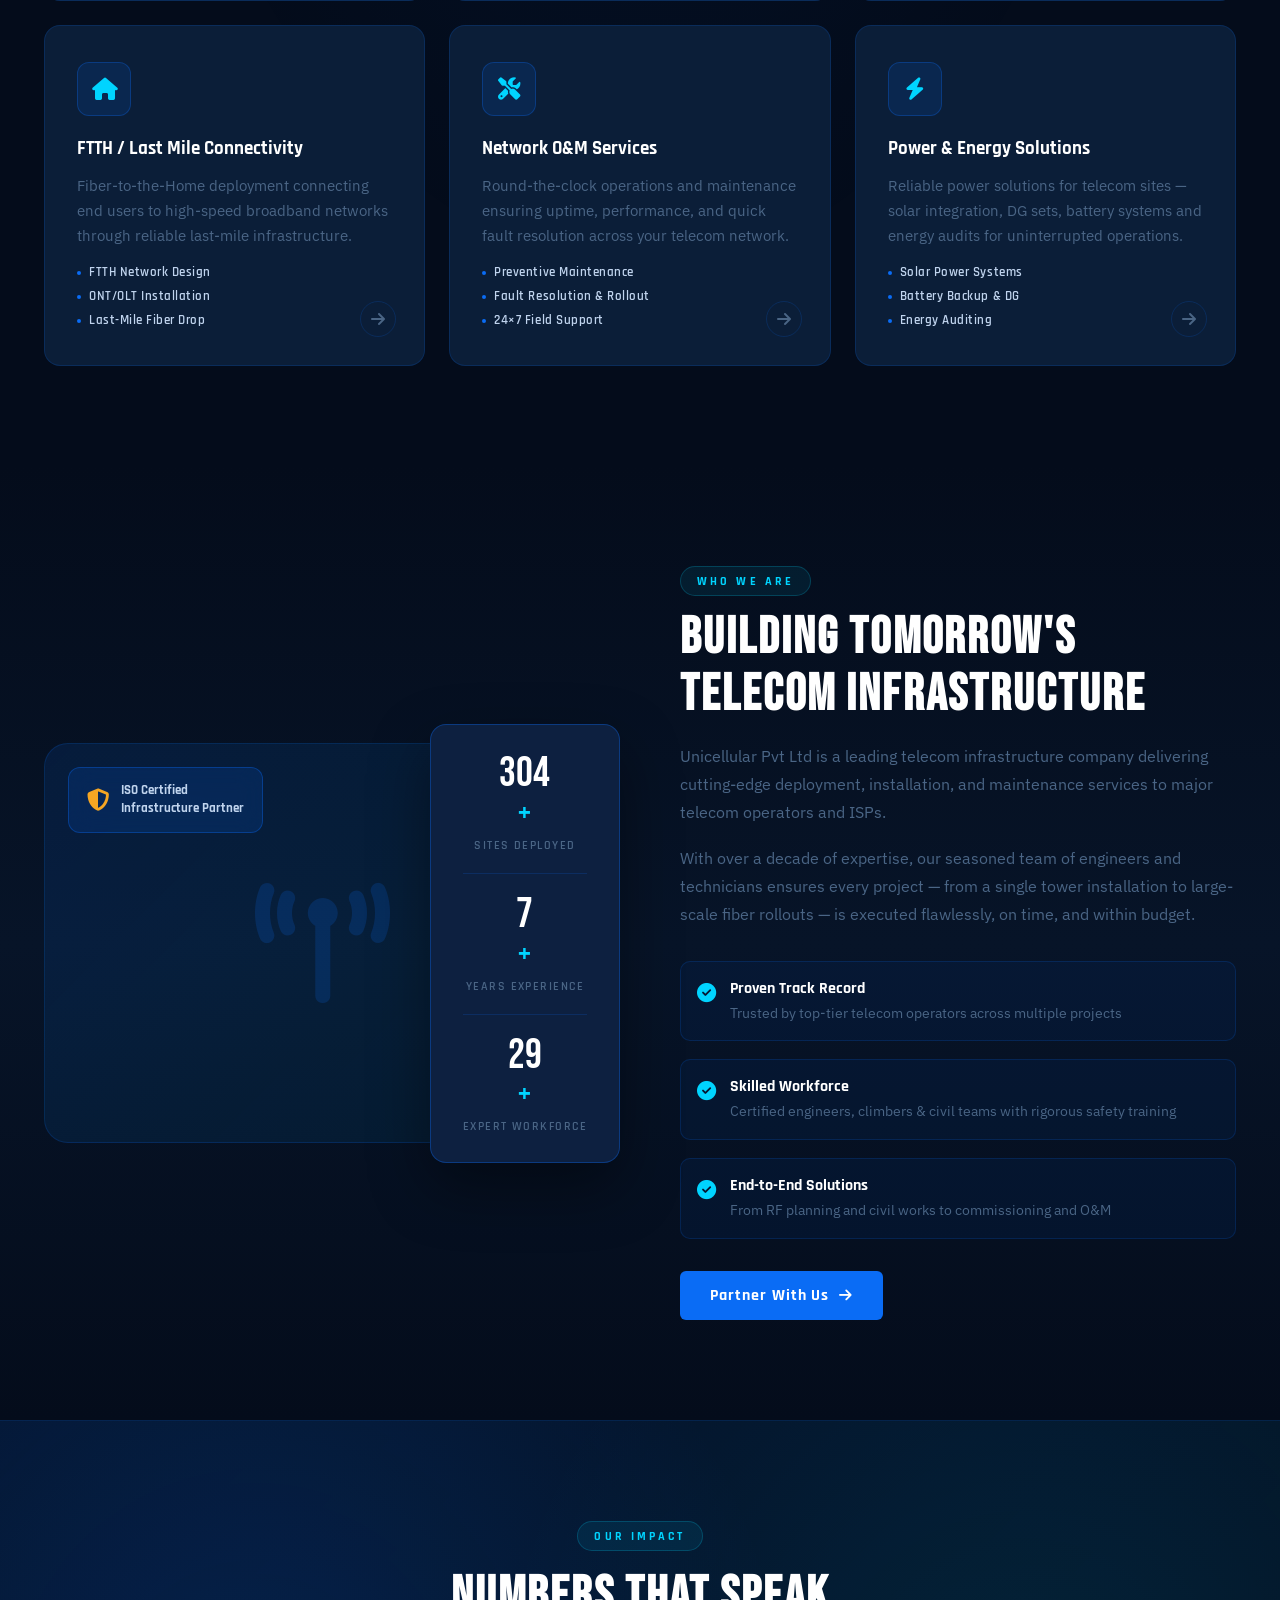
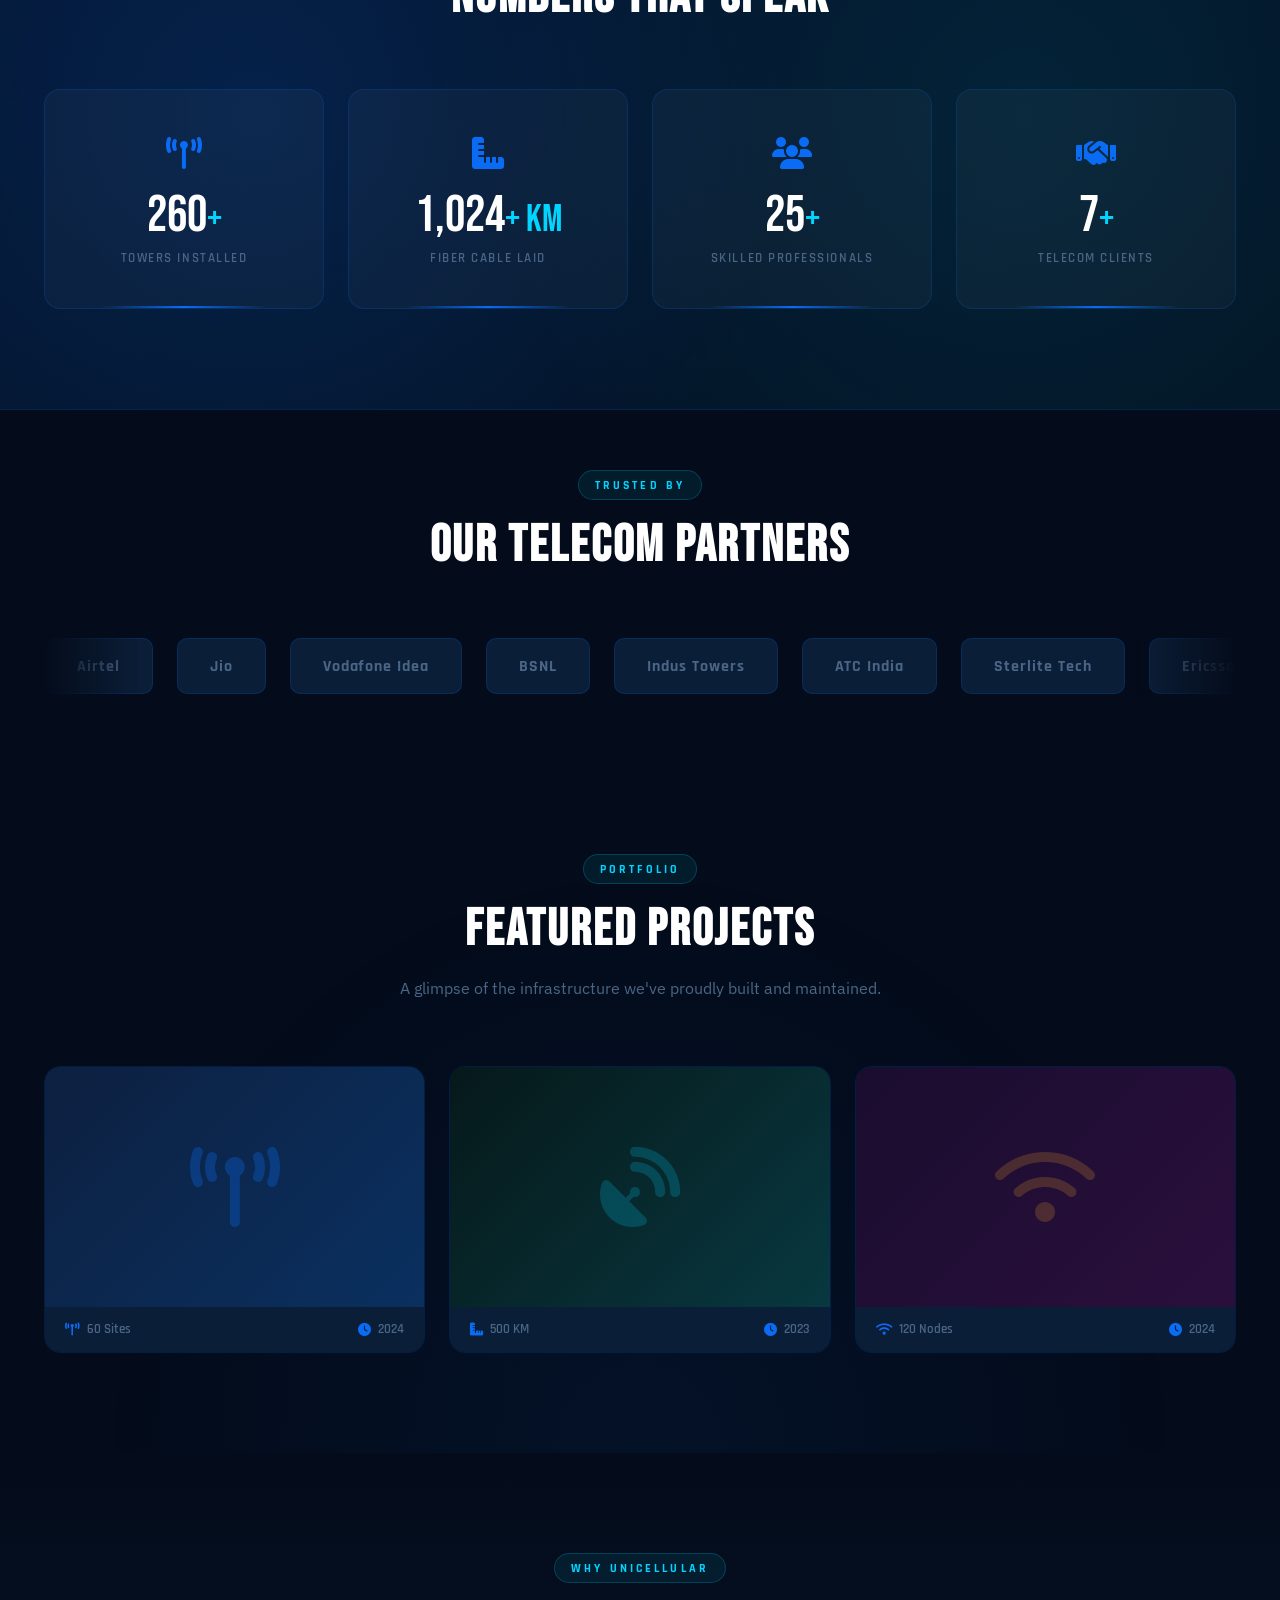
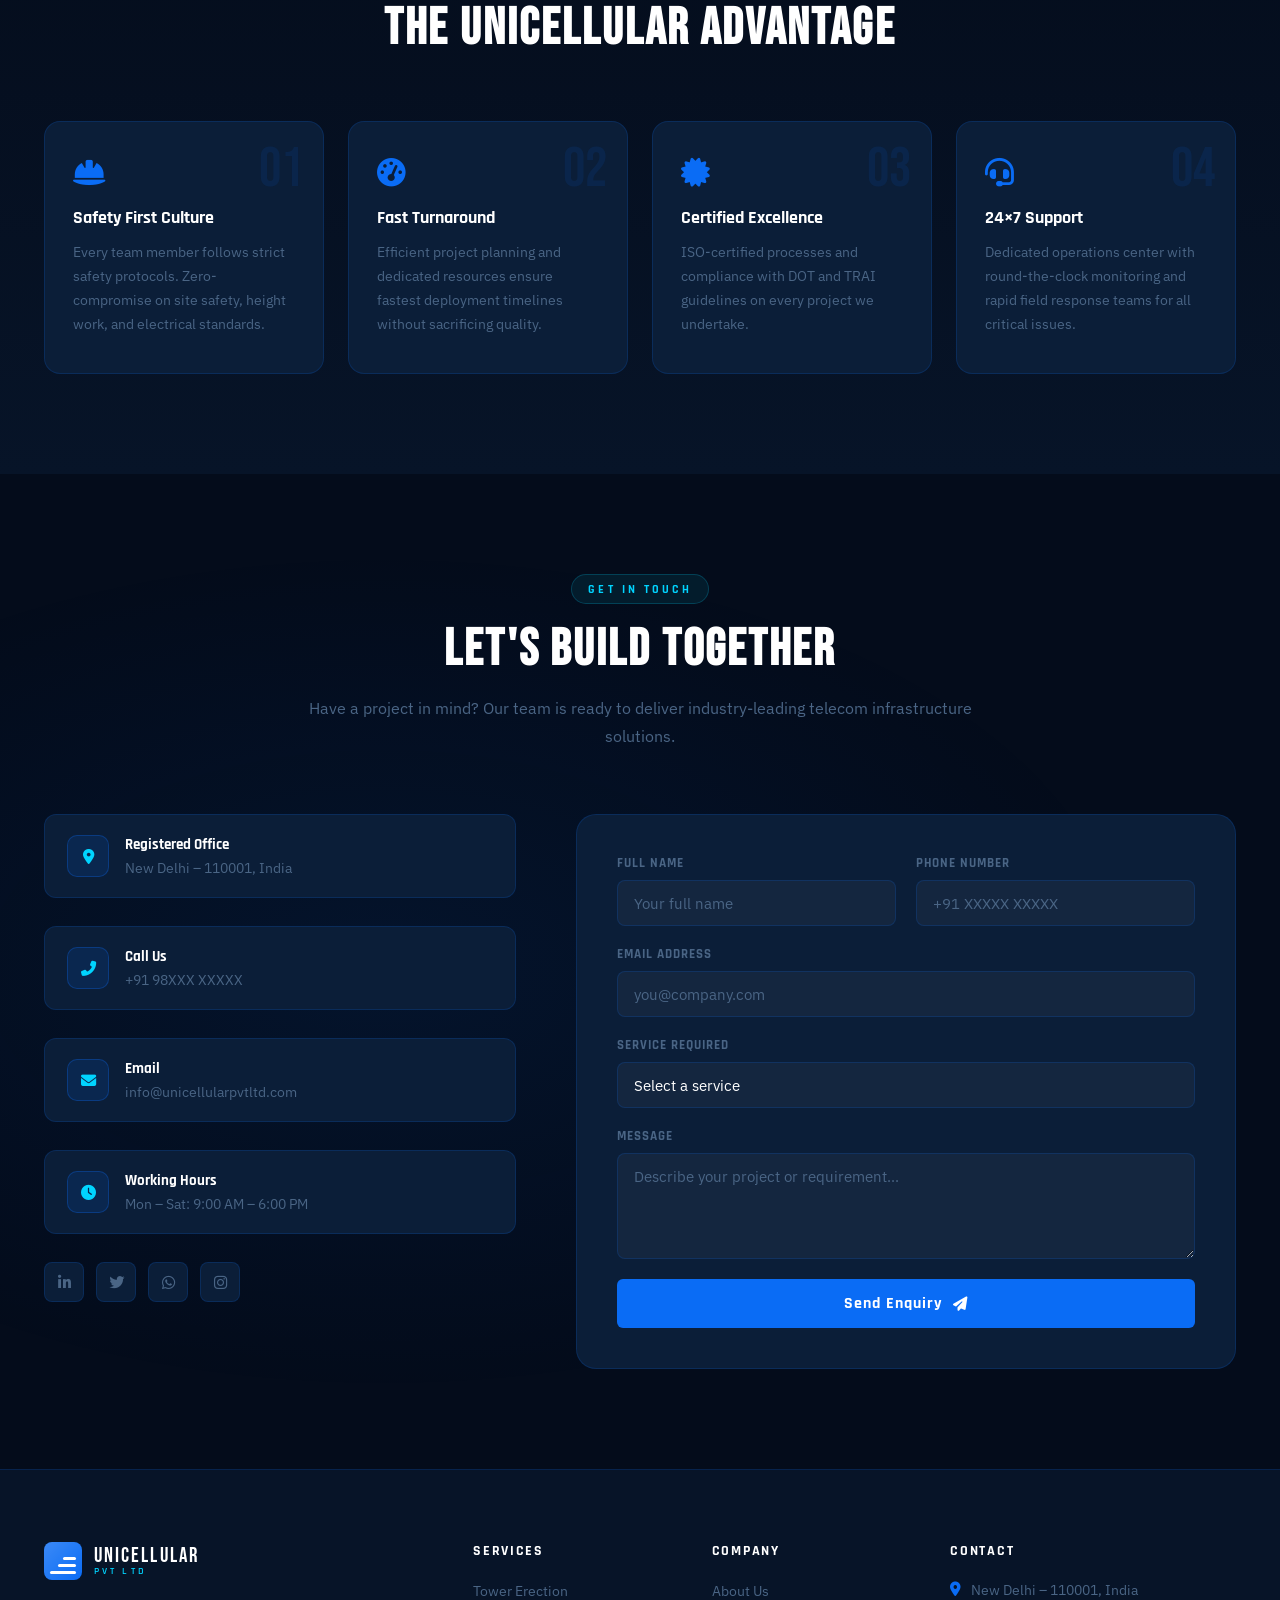
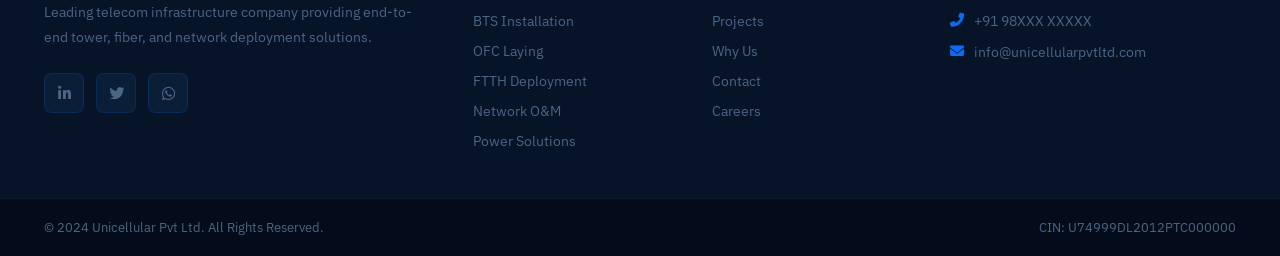
==== commit 8bb086ae: "Update Unicellular website.html" ====
--- a/Unicellular website.html
+++ b/Unicellular website.html
@@ -899,4 +899,4 @@
 })();
 </script>
 </body>
-</html>+</html>
